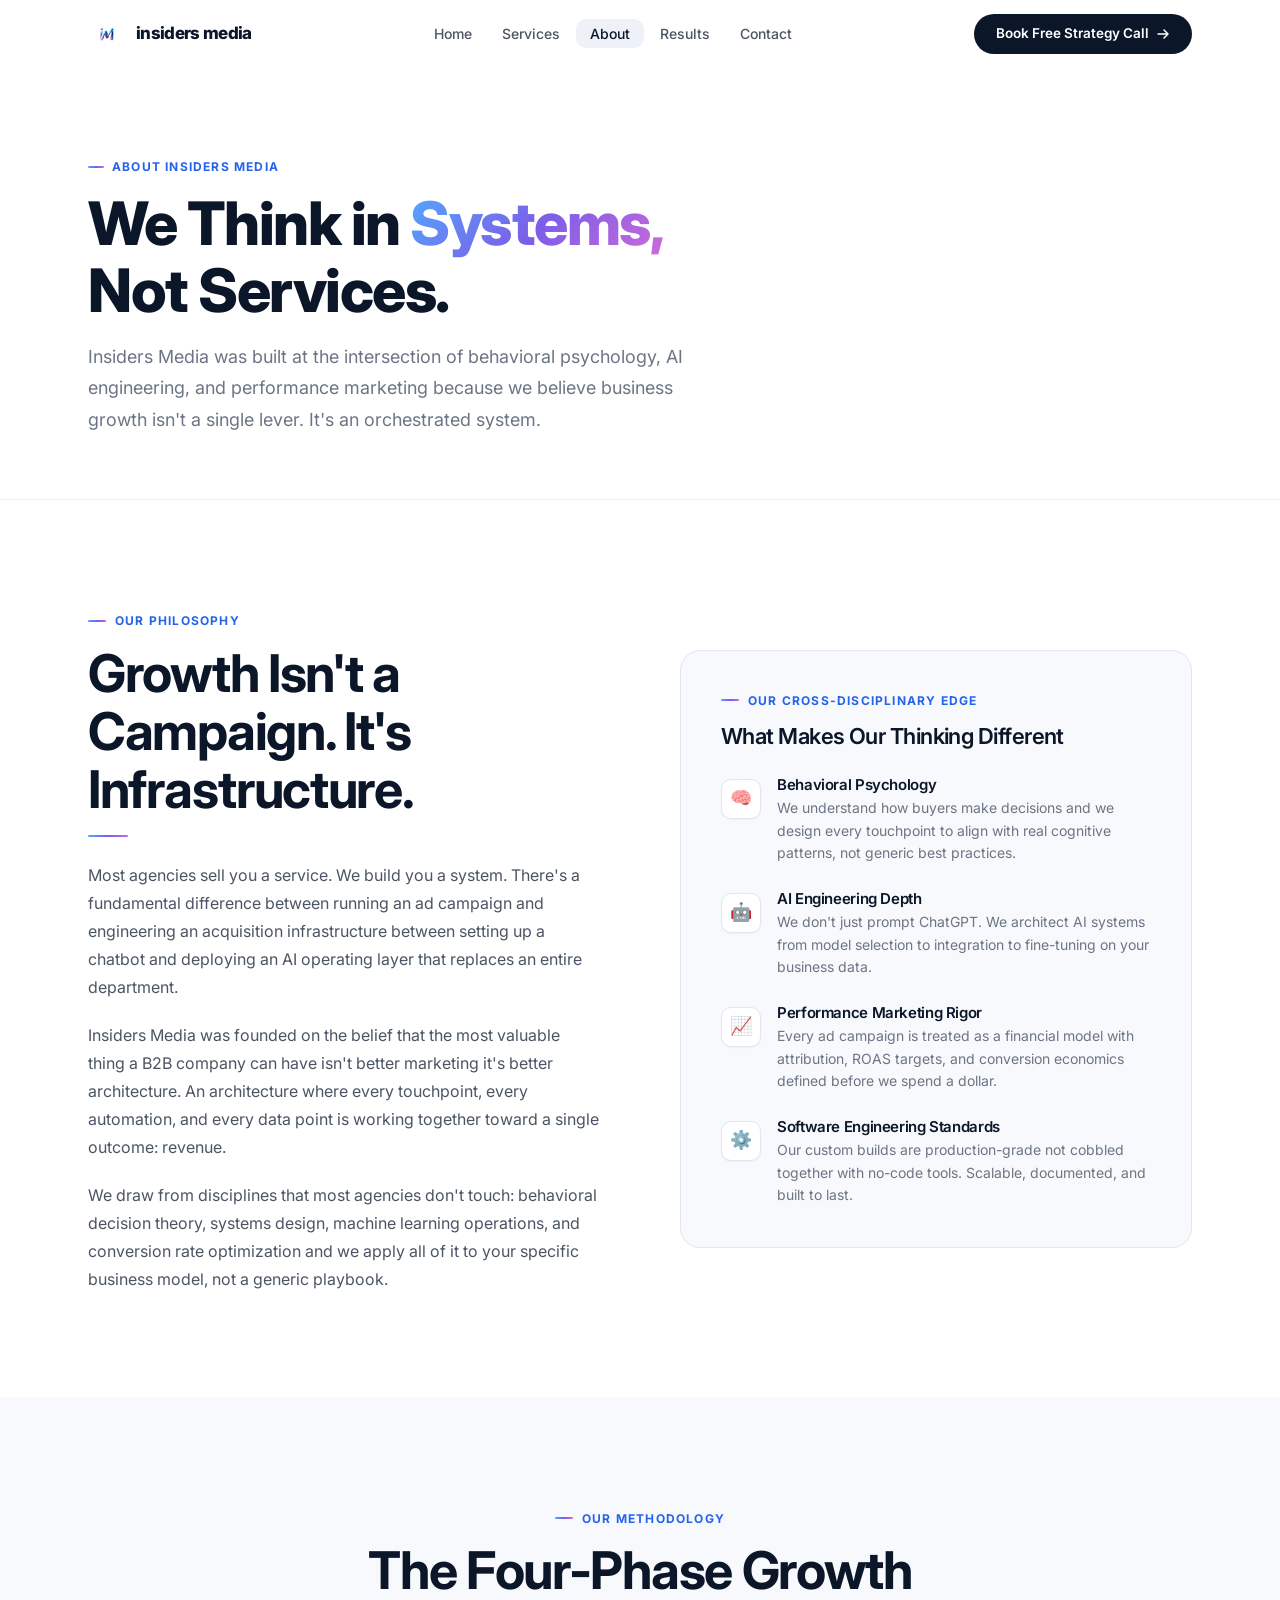
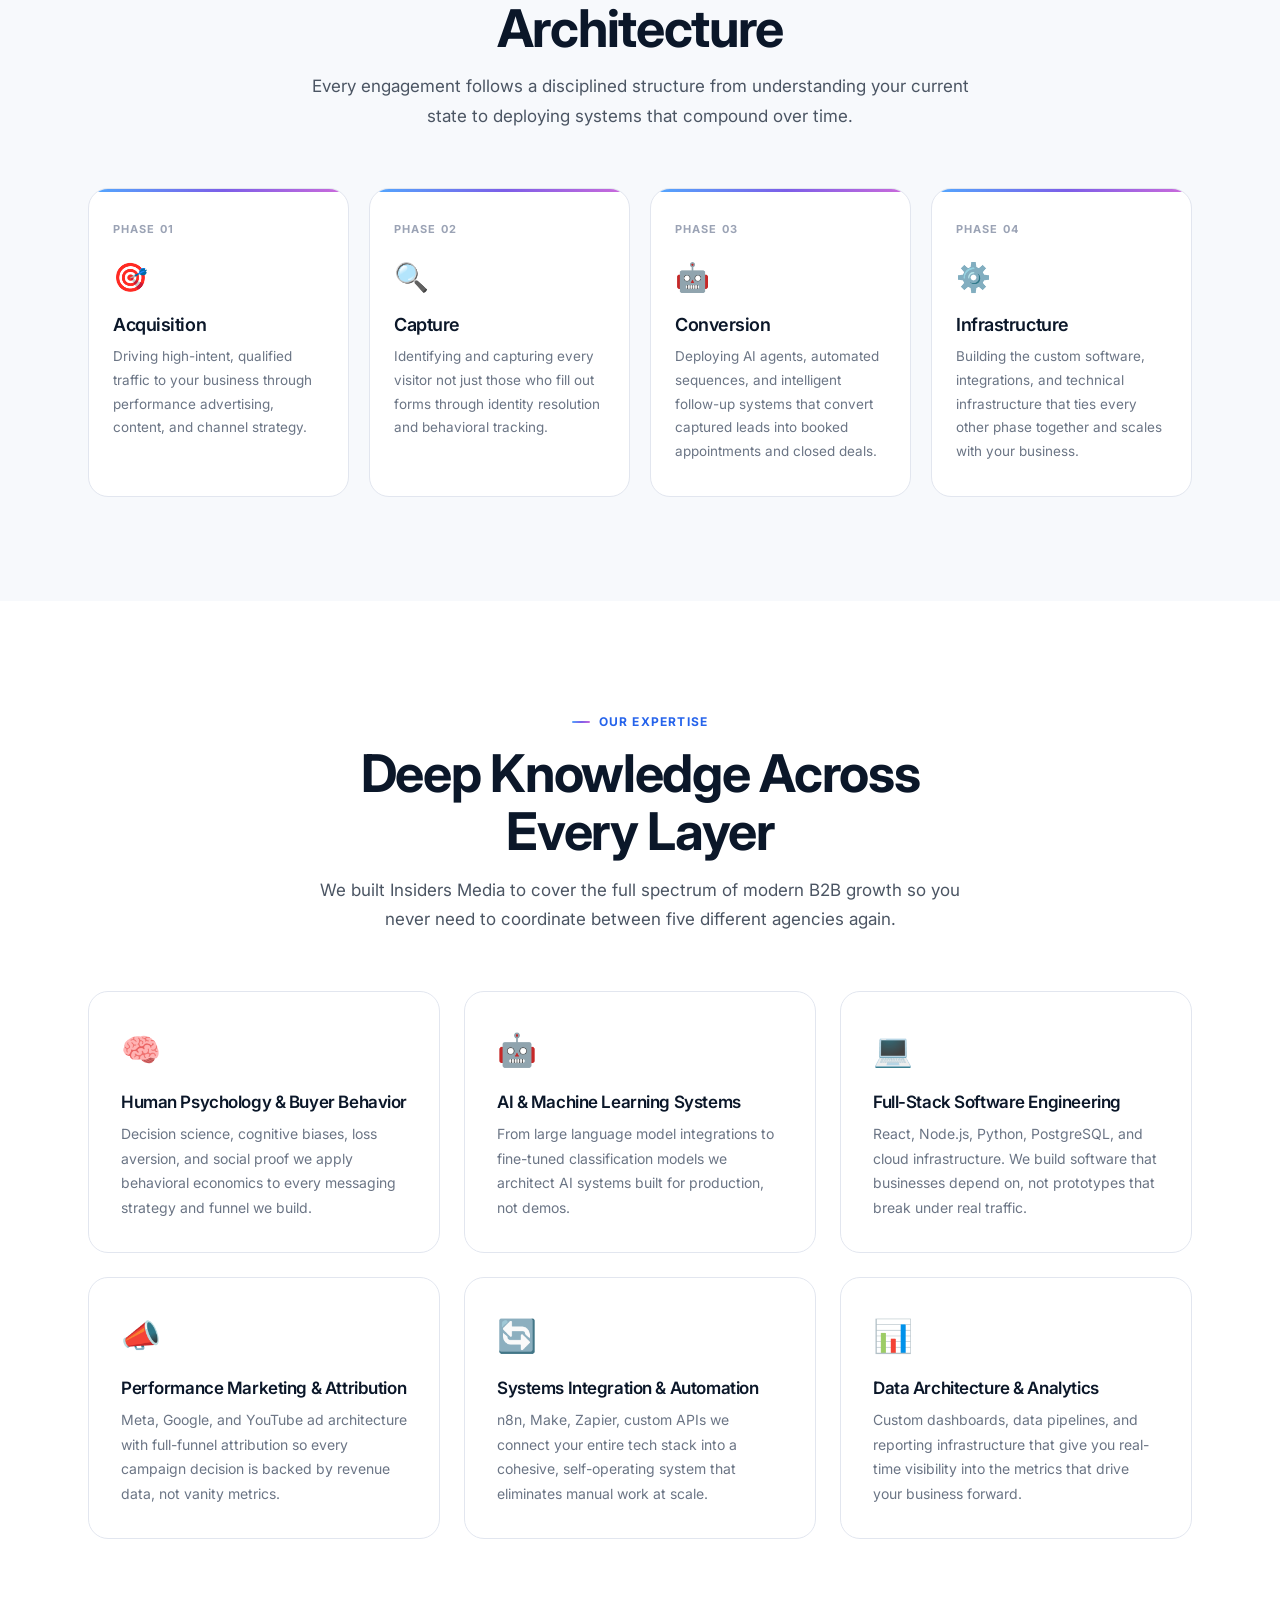
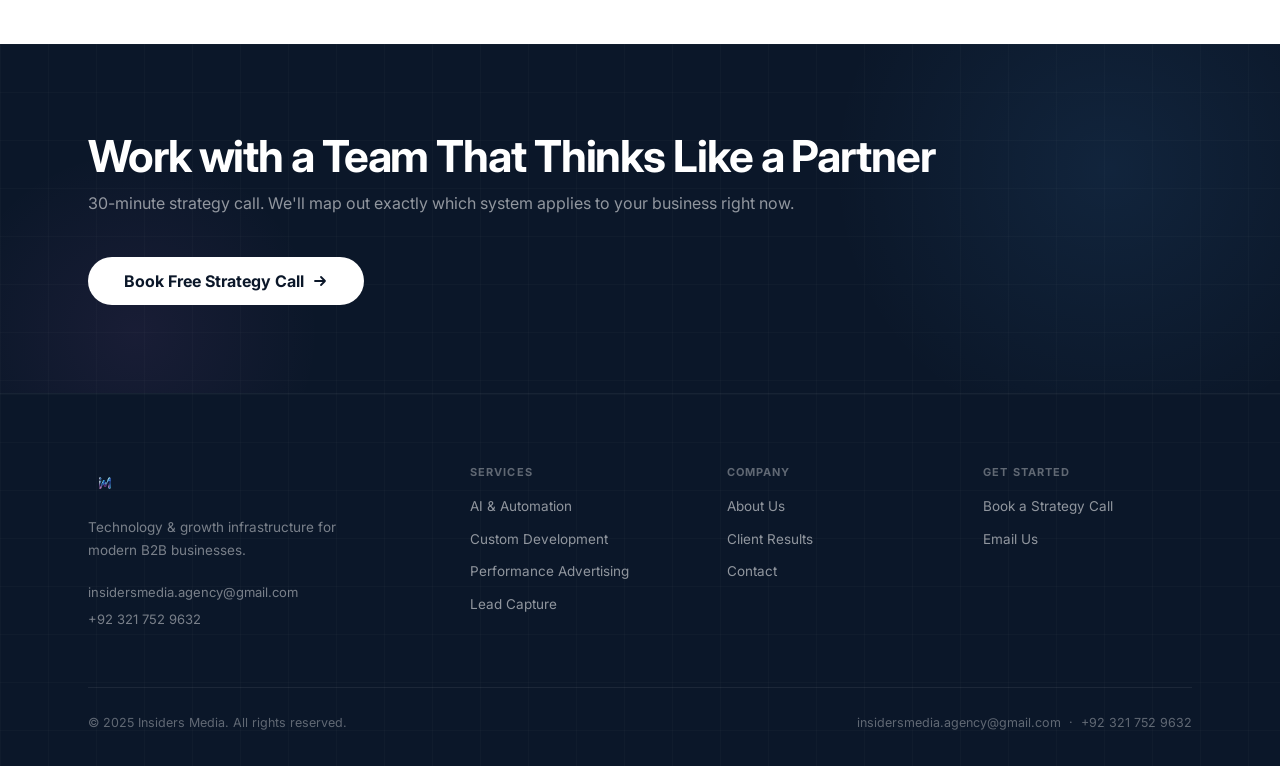
==== about.html @ ef4b0800 "Initial commit: Insiders Media website rebuild" ====
﻿<!DOCTYPE html>
<html lang="en">
<head>
  <meta charset="UTF-8" />
  <meta name="viewport" content="width=device-width, initial-scale=1.0" />
  <meta name="description" content="Learn how Insiders Media combines behavioral psychology, AI engineering, and performance marketing to build growth systems for B2B companies." />
  <title>About Insiders Media</title>
  <link rel="icon" href="assets/logo-icon.png" type="image/png" />
  <link rel="stylesheet" href="css/style.css" />
</head>
<body>

<nav class="nav" id="main-nav" role="navigation" aria-label="Main navigation">
  <div class="nav__inner">
    <a href="index.html" class="nav__logo" aria-label="Insiders Media Home">
      <img src="assets/logo-icon.png" alt="Insiders Media logo" />
      <span class="nav__logo-text">insiders media</span>
    </a>
    <ul class="nav__links" role="list">
      <li><a href="index.html">Home</a></li>
      <li><a href="services.html">Services</a></li>
      <li><a href="about.html">About</a></li>
      <li><a href="results.html">Results</a></li>
      <li><a href="contact.html">Contact</a></li>
    </ul>
    <a href="contact.html" class="nav__cta desktop-cta">
      <span>Book Free Strategy Call</span>
      <svg class="arrow" width="14" height="14" viewBox="0 0 14 14" fill="none"><path d="M2 7h10M8 3l4 4-4 4" stroke="currentColor" stroke-width="1.5" stroke-linecap="round" stroke-linejoin="round"/></svg>
    </a>
    <button class="nav__hamburger" id="hamburger" aria-label="Toggle navigation" aria-expanded="false">
      <span></span><span></span><span></span>
    </button>
  </div>
  <div class="nav__mobile" id="mobile-menu">
    <a href="index.html">Home</a>
    <a href="services.html">Services</a>
    <a href="about.html">About</a>
    <a href="results.html">Results</a>
    <a href="contact.html">Contact</a>
    <a href="contact.html" class="nav__cta">Book Free Strategy Call</a>
  </div>
</nav>

<!-- PAGE HERO -->
<section class="page-hero" aria-labelledby="about-heading">
  <div class="container">
    <div class="page-hero__label">About Insiders Media</div>
    <h1 id="about-heading" class="fade-up">We Think in <span class="gradient-text">Systems,</span><br>Not Services.</h1>
    <p class="fade-up delay-1">Insiders Media was built at the intersection of behavioral psychology, AI engineering, and performance marketing because we believe business growth isn't a single lever. It's an orchestrated system.</p>
  </div>
</section>

<!-- ABOUT INTRO -->
<section class="section" aria-labelledby="philosophy-heading">
  <div class="container">
    <div class="about-intro">
      <div class="fade-up">
        <span class="section-label">Our Philosophy</span>
        <h2 id="philosophy-heading">Growth Isn't a Campaign. It's Infrastructure.</h2>
        <div class="gradient-rule"></div>
        <p style="margin-bottom: 20px;">Most agencies sell you a service. We build you a system. There's a fundamental difference between running an ad campaign and engineering an acquisition infrastructure between setting up a chatbot and deploying an AI operating layer that replaces an entire department.</p>
        <p style="margin-bottom: 20px;">Insiders Media was founded on the belief that the most valuable thing a B2B company can have isn't better marketing it's better architecture. An architecture where every touchpoint, every automation, and every data point is working together toward a single outcome: revenue.</p>
        <p>We draw from disciplines that most agencies don't touch: behavioral decision theory, systems design, machine learning operations, and conversion rate optimization and we apply all of it to your specific business model, not a generic playbook.</p>
      </div>
      <div class="fade-up delay-2">
        <div style="background: var(--gray-50); border: 1px solid var(--gray-200); border-radius: var(--r-xl); padding: 40px; height: 100%; display: flex; flex-direction: column; justify-content: center;">
          <span class="section-label">Our Cross-Disciplinary Edge</span>
          <h3 style="margin-bottom: 28px; font-size: 22px;">What Makes Our Thinking Different</h3>
          <div class="why-item">
            <div class="why-item__icon">🧠</div>
            <div>
              <h4>Behavioral Psychology</h4>
              <p>We understand how buyers make decisions and we design every touchpoint to align with real cognitive patterns, not generic best practices.</p>
            </div>
          </div>
          <div class="why-item">
            <div class="why-item__icon">🤖</div>
            <div>
              <h4>AI Engineering Depth</h4>
              <p>We don't just prompt ChatGPT. We architect AI systems from model selection to integration to fine-tuning on your business data.</p>
            </div>
          </div>
          <div class="why-item">
            <div class="why-item__icon">📈</div>
            <div>
              <h4>Performance Marketing Rigor</h4>
              <p>Every ad campaign is treated as a financial model with attribution, ROAS targets, and conversion economics defined before we spend a dollar.</p>
            </div>
          </div>
          <div class="why-item" style="margin-bottom: 0;">
            <div class="why-item__icon">⚙️</div>
            <div>
              <h4>Software Engineering Standards</h4>
              <p>Our custom builds are production-grade not cobbled together with no-code tools. Scalable, documented, and built to last.</p>
            </div>
          </div>
        </div>
      </div>
    </div>
  </div>
</section>

<!-- METHODOLOGY -->
<section class="section section--alt" aria-labelledby="method-heading">
  <div class="container">
    <div class="section-header fade-up">
      <span class="section-label">Our Methodology</span>
      <h2 id="method-heading">The Four-Phase Growth Architecture</h2>
      <p>Every engagement follows a disciplined structure from understanding your current state to deploying systems that compound over time.</p>
    </div>

    <div style="display: grid; grid-template-columns: repeat(4, 1fr); gap: 20px; margin-top: 12px;">
      <div class="fade-up delay-1" style="background: white; border: 1px solid var(--gray-200); border-radius: var(--r-xl); padding: 32px 24px; position: relative; overflow: hidden;">
        <div style="position: absolute; top: 0; left: 0; right: 0; height: 3px; background: var(--ag);"></div>
        <div style="font-size: 11px; font-weight: 700; letter-spacing: 0.1em; text-transform: uppercase; color: var(--gray-400); margin-bottom: 16px;">Phase 01</div>
        <div style="font-size: 28px; margin-bottom: 16px;">🎯</div>
        <h3 style="font-size: 18px; margin-bottom: 10px;">Acquisition</h3>
        <p style="font-size: 13.5px; color: var(--gray-500);">Driving high-intent, qualified traffic to your business through performance advertising, content, and channel strategy.</p>
      </div>
      <div class="fade-up delay-2" style="background: white; border: 1px solid var(--gray-200); border-radius: var(--r-xl); padding: 32px 24px; position: relative; overflow: hidden;">
        <div style="position: absolute; top: 0; left: 0; right: 0; height: 3px; background: var(--ag);"></div>
        <div style="font-size: 11px; font-weight: 700; letter-spacing: 0.1em; text-transform: uppercase; color: var(--gray-400); margin-bottom: 16px;">Phase 02</div>
        <div style="font-size: 28px; margin-bottom: 16px;">🔍</div>
        <h3 style="font-size: 18px; margin-bottom: 10px;">Capture</h3>
        <p style="font-size: 13.5px; color: var(--gray-500);">Identifying and capturing every visitor not just those who fill out forms through identity resolution and behavioral tracking.</p>
      </div>
      <div class="fade-up delay-3" style="background: white; border: 1px solid var(--gray-200); border-radius: var(--r-xl); padding: 32px 24px; position: relative; overflow: hidden;">
        <div style="position: absolute; top: 0; left: 0; right: 0; height: 3px; background: var(--ag);"></div>
        <div style="font-size: 11px; font-weight: 700; letter-spacing: 0.1em; text-transform: uppercase; color: var(--gray-400); margin-bottom: 16px;">Phase 03</div>
        <div style="font-size: 28px; margin-bottom: 16px;">🤖</div>
        <h3 style="font-size: 18px; margin-bottom: 10px;">Conversion</h3>
        <p style="font-size: 13.5px; color: var(--gray-500);">Deploying AI agents, automated sequences, and intelligent follow-up systems that convert captured leads into booked appointments and closed deals.</p>
      </div>
      <div class="fade-up delay-4" style="background: white; border: 1px solid var(--gray-200); border-radius: var(--r-xl); padding: 32px 24px; position: relative; overflow: hidden;">
        <div style="position: absolute; top: 0; left: 0; right: 0; height: 3px; background: var(--ag);"></div>
        <div style="font-size: 11px; font-weight: 700; letter-spacing: 0.1em; text-transform: uppercase; color: var(--gray-400); margin-bottom: 16px;">Phase 04</div>
        <div style="font-size: 28px; margin-bottom: 16px;">⚙️</div>
        <h3 style="font-size: 18px; margin-bottom: 10px;">Infrastructure</h3>
        <p style="font-size: 13.5px; color: var(--gray-500);">Building the custom software, integrations, and technical infrastructure that ties every other phase together and scales with your business.</p>
      </div>
    </div>
  </div>
</section>

<!-- EXPERTISE GRID -->
<section class="section" aria-labelledby="expertise-heading">
  <div class="container">
    <div class="section-header fade-up">
      <span class="section-label">Our Expertise</span>
      <h2 id="expertise-heading">Deep Knowledge Across Every Layer</h2>
      <p>We built Insiders Media to cover the full spectrum of modern B2B growth so you never need to coordinate between five different agencies again.</p>
    </div>

    <div class="expertise-grid fade-up delay-1">
      <div class="expertise-card">
        <div class="expertise-card__icon">🧠</div>
        <h3>Human Psychology &amp; Buyer Behavior</h3>
        <p>Decision science, cognitive biases, loss aversion, and social proof we apply behavioral economics to every messaging strategy and funnel we build.</p>
      </div>
      <div class="expertise-card">
        <div class="expertise-card__icon">🤖</div>
        <h3>AI &amp; Machine Learning Systems</h3>
        <p>From large language model integrations to fine-tuned classification models we architect AI systems built for production, not demos.</p>
      </div>
      <div class="expertise-card">
        <div class="expertise-card__icon">💻</div>
        <h3>Full-Stack Software Engineering</h3>
        <p>React, Node.js, Python, PostgreSQL, and cloud infrastructure. We build software that businesses depend on, not prototypes that break under real traffic.</p>
      </div>
      <div class="expertise-card">
        <div class="expertise-card__icon">📣</div>
        <h3>Performance Marketing &amp; Attribution</h3>
        <p>Meta, Google, and YouTube ad architecture with full-funnel attribution so every campaign decision is backed by revenue data, not vanity metrics.</p>
      </div>
      <div class="expertise-card">
        <div class="expertise-card__icon">🔄</div>
        <h3>Systems Integration &amp; Automation</h3>
        <p>n8n, Make, Zapier, custom APIs we connect your entire tech stack into a cohesive, self-operating system that eliminates manual work at scale.</p>
      </div>
      <div class="expertise-card">
        <div class="expertise-card__icon">📊</div>
        <h3>Data Architecture &amp; Analytics</h3>
        <p>Custom dashboards, data pipelines, and reporting infrastructure that give you real-time visibility into the metrics that drive your business forward.</p>
      </div>
    </div>
  </div>
</section>

<!-- CTA BANNER -->
<section class="cta-banner section">
  <div class="container">
    <div class="cta-banner__inner">
      <div class="cta-banner__text fade-up">
        <h2>Work with a Team That Thinks Like a Partner</h2>
        <p>30-minute strategy call. We'll map out exactly which system applies to your business right now.</p>
      </div>
      <div class="cta-banner__actions fade-up delay-2">
        <a href="https://calendly.com/madilnazir132/30min" target="_blank" rel="noopener" class="btn btn--white btn--lg" id="about-cta-btn">
          <span>Book Free Strategy Call</span>
          <svg class="arrow" width="16" height="16" viewBox="0 0 16 16" fill="none"><path d="M3 8h10M9 4l4 4-4 4" stroke="currentColor" stroke-width="1.8" stroke-linecap="round" stroke-linejoin="round"/></svg>
        </a>
      </div>
    </div>
  </div>
</section>

<footer class="footer" role="contentinfo">
  <div class="container">
    <div class="footer__grid">
      <div class="footer__brand">
        <img src="assets/logo-icon.png" alt="Insiders Media" />
        <p>Technology &amp; growth infrastructure for modern B2B businesses.</p>
        <div class="footer__brand-contact">
          <a href="mailto:insidersmedia.agency@gmail.com">insidersmedia.agency@gmail.com</a>
          <a href="tel:+923217529632">+92 321 752 9632</a>
        </div>
      </div>
      <div class="footer__col">
        <h5>Services</h5>
        <a href="services.html#ai-automation">AI &amp; Automation</a>
        <a href="services.html#development">Custom Development</a>
        <a href="services.html#advertising">Performance Advertising</a>
        <a href="services.html#lead-capture">Lead Capture</a>
      </div>
      <div class="footer__col">
        <h5>Company</h5>
        <a href="about.html">About Us</a>
        <a href="results.html">Client Results</a>
        <a href="contact.html">Contact</a>
      </div>
      <div class="footer__col">
        <h5>Get Started</h5>
        <a href="https://calendly.com/madilnazir132/30min" target="_blank" rel="noopener">Book a Strategy Call</a>
        <a href="mailto:insidersmedia.agency@gmail.com">Email Us</a>
      </div>
    </div>
    <div class="footer__bottom">
      <p>&copy; 2025 Insiders Media. All rights reserved.</p>
      <p>insidersmedia.agency@gmail.com &nbsp;·&nbsp; +92 321 752 9632</p>
    </div>
  </div>
</footer>

<script src="js/main.js"></script>
</body>
</html>
---- css/style.css ----
/* ============================================================
   INSIDERS MEDIA — MASTER STYLESHEET
   Premium B2B Technology & Growth Agency
   Design: Clean white, navy, logo-gradient accents
   ============================================================ */

@import url('https://fonts.googleapis.com/css2?family=Inter:wght@300;400;500;600;700;800;900&display=swap');

/* ============================================================
   DESIGN TOKENS
   ============================================================ */
:root {
  /* Base */
  --white: #FFFFFF;
  --off-white: #FAFBFD;
  --gray-50: #F7F9FC;
  --gray-100: #EEF1F7;
  --gray-200: #E2E6EF;
  --gray-300: #CBD0DD;
  --gray-400: #9BA3B5;
  --gray-500: #6B7585;
  --gray-600: #4B5563;
  --gray-700: #374151;
  --gray-800: #1E2535;

  /* Brand Navy */
  --navy: #0B1729;
  --navy-mid: #102040;
  --navy-soft: #1C3260;

  /* Brand Blue */
  --blue: #1E40AF;
  --blue-mid: #2563EB;
  --blue-light: #DBEAFE;

  /* Logo Gradient Palette (pulled from iM logo) */
  --logo-blue: #50AAFF;
  --logo-purple: #7C5EE8;
  --logo-pink: #CE6ADA;

  /* The Accent Gradient — USE SPARINGLY */
  --ag: linear-gradient(135deg, #50AAFF 0%, #7C5EE8 52%, #CE6ADA 100%);
  --ag-text: linear-gradient(135deg, #50AAFF 0%, #7C5EE8 52%, #CE6ADA 100%);

  /* Typography */
  --font: 'Inter', -apple-system, BlinkMacSystemFont, 'Segoe UI', sans-serif;

  /* Radius */
  --r-sm: 6px;
  --r-md: 10px;
  --r-lg: 16px;
  --r-xl: 20px;
  --r-2xl: 28px;
  --r-full: 9999px;

  /* Shadows */
  --sh-xs: 0 1px 2px rgba(0,0,0,0.04);
  --sh-sm: 0 1px 4px rgba(0,0,0,0.06), 0 2px 10px rgba(0,0,0,0.04);
  --sh-md: 0 4px 20px rgba(0,0,0,0.07), 0 1px 4px rgba(0,0,0,0.04);
  --sh-lg: 0 8px 36px rgba(0,0,0,0.09), 0 2px 8px rgba(0,0,0,0.04);
  --sh-xl: 0 20px 60px rgba(0,0,0,0.12), 0 4px 16px rgba(0,0,0,0.06);

  /* Transitions */
  --ease: cubic-bezier(0.4, 0, 0.2, 1);
  --tf: 0.15s cubic-bezier(0.4, 0, 0.2, 1);
  --tm: 0.25s cubic-bezier(0.4, 0, 0.2, 1);
  --ts: 0.4s cubic-bezier(0.4, 0, 0.2, 1);

  /* Layout */
  --max-w: 1200px;
  --pad: 0 clamp(20px, 5vw, 48px);
}

/* ============================================================
   RESET
   ============================================================ */
*, *::before, *::after { box-sizing: border-box; margin: 0; padding: 0; }
html { scroll-behavior: smooth; font-size: 16px; -webkit-text-size-adjust: 100%; }
body {
  font-family: var(--font);
  color: var(--gray-700);
  background: var(--white);
  -webkit-font-smoothing: antialiased;
  -moz-osx-font-smoothing: grayscale;
  overflow-x: hidden;
  line-height: 1.6;
}
img, svg { max-width: 100%; display: block; }
a { color: inherit; text-decoration: none; }
button { cursor: pointer; font-family: var(--font); border: none; background: none; }
ul, ol { list-style: none; }
input, textarea { font-family: var(--font); }

/* ============================================================
   TYPOGRAPHY
   ============================================================ */
h1, h2, h3, h4, h5, h6 {
  color: var(--navy);
  line-height: 1.12;
  letter-spacing: -0.025em;
  font-weight: 700;
}
h1 { font-size: clamp(40px, 6vw, 74px); font-weight: 800; }
h2 { font-size: clamp(30px, 4.5vw, 52px); }
h3 { font-size: clamp(20px, 3vw, 28px); font-weight: 600; }
h4 { font-size: 17px; font-weight: 600; }
p  { color: var(--gray-600); line-height: 1.75; }
.lead { font-size: clamp(16px, 2vw, 19px); color: var(--gray-500); line-height: 1.7; }

.gradient-text {
  background: var(--ag-text);
  -webkit-background-clip: text;
  -webkit-text-fill-color: transparent;
  background-clip: text;
}

/* ============================================================
   LAYOUT UTILITIES
   ============================================================ */
.container {
  max-width: var(--max-w);
  margin: 0 auto;
  padding: var(--pad);
}

.section         { padding: clamp(64px, 10vw, 104px) 0; }
.section--sm     { padding: clamp(40px, 6vw, 64px) 0; }
.section--alt    { background: var(--gray-50); }
.section--navy   { background: var(--navy); }

.section-header  { text-align: center; max-width: 680px; margin: 0 auto 56px; }
.section-header p { margin-top: 14px; font-size: 17px; }

.section-label {
  display: inline-flex;
  align-items: center;
  gap: 9px;
  font-size: 12px;
  font-weight: 700;
  letter-spacing: 0.1em;
  text-transform: uppercase;
  color: var(--blue-mid);
  margin-bottom: 14px;
}
.section-label::before {
  content: '';
  display: block;
  width: 18px;
  height: 2px;
  background: var(--ag);
  border-radius: 2px;
  flex-shrink: 0;
}

.gradient-rule { width: 40px; height: 2px; background: var(--ag); border-radius: 2px; margin: 16px 0 24px; }
.gradient-rule--center { margin: 16px auto 24px; }

.grid-2 { display: grid; grid-template-columns: repeat(2, 1fr); gap: 28px; }
.grid-3 { display: grid; grid-template-columns: repeat(3, 1fr); gap: 24px; }
.grid-4 { display: grid; grid-template-columns: repeat(4, 1fr); gap: 20px; }

@media (max-width: 1024px) {
  .grid-4 { grid-template-columns: repeat(2, 1fr); }
  .grid-3 { grid-template-columns: repeat(2, 1fr); }
}
@media (max-width: 600px) {
  .grid-4, .grid-3, .grid-2 { grid-template-columns: 1fr; }
}

/* ============================================================
   NAVIGATION
   ============================================================ */
.nav {
  position: sticky;
  top: 0;
  z-index: 1000;
  background: rgba(255,255,255,0.96);
  backdrop-filter: blur(14px);
  -webkit-backdrop-filter: blur(14px);
  border-bottom: 1px solid transparent;
  transition: border-color var(--tm), box-shadow var(--tm);
}
.nav.scrolled {
  border-bottom-color: var(--gray-200);
  box-shadow: var(--sh-sm);
}
.nav__inner {
  max-width: var(--max-w);
  margin: 0 auto;
  padding: var(--pad);
  height: 68px;
  display: flex;
  align-items: center;
  justify-content: space-between;
  gap: 24px;
}
.nav__logo {
  display: flex;
  align-items: center;
  gap: 10px;
  flex-shrink: 0;
}
.nav__logo img {
  height: 38px;
  width: auto;
}
.nav__logo-text {
  font-size: 17px;
  font-weight: 800;
  color: var(--navy);
  letter-spacing: -0.04em;
}
.nav__links {
  display: flex;
  align-items: center;
  gap: 2px;
  flex: 1;
  justify-content: center;
}
.nav__links a {
  padding: 6px 14px;
  font-size: 14px;
  font-weight: 500;
  color: var(--gray-600);
  border-radius: var(--r-md);
  transition: color var(--tf), background var(--tf);
}
.nav__links a:hover, .nav__links a.active {
  color: var(--navy);
  background: var(--gray-100);
}
.nav__cta {
  display: inline-flex;
  align-items: center;
  gap: 7px;
  padding: 9px 22px;
  background: var(--navy);
  color: white !important;
  font-size: 13.5px;
  font-weight: 600;
  border-radius: var(--r-full);
  transition: var(--tm);
  white-space: nowrap;
  position: relative;
  overflow: hidden;
  flex-shrink: 0;
}
.nav__cta::before {
  content: '';
  position: absolute;
  inset: 0;
  background: var(--ag);
  opacity: 0;
  transition: opacity var(--tm);
}
.nav__cta:hover::before { opacity: 1; }
.nav__cta:hover { transform: translateY(-1px); box-shadow: 0 6px 20px rgba(11,23,41,0.22); }
.nav__cta > * { position: relative; z-index: 1; }

/* Hamburger */
.nav__hamburger {
  display: none;
  flex-direction: column;
  gap: 5px;
  padding: 6px;
  cursor: pointer;
  background: none;
  border: none;
  border-radius: var(--r-sm);
}
.nav__hamburger span {
  display: block;
  width: 22px;
  height: 2px;
  background: var(--navy);
  border-radius: 2px;
  transition: var(--tm);
}
.nav__hamburger.active span:nth-child(1) { transform: translateY(7px) rotate(45deg); }
.nav__hamburger.active span:nth-child(2) { opacity: 0; transform: scaleX(0); }
.nav__hamburger.active span:nth-child(3) { transform: translateY(-7px) rotate(-45deg); }

/* Mobile Drawer */
.nav__mobile {
  display: none;
  flex-direction: column;
  background: white;
  border-top: 1px solid var(--gray-100);
  padding-bottom: 16px;
}
.nav__mobile.open { display: flex; }
.nav__mobile a {
  display: block;
  padding: 12px clamp(20px, 5vw, 48px);
  font-size: 15px;
  font-weight: 500;
  color: var(--gray-700);
  transition: background var(--tf);
}
.nav__mobile a:hover { background: var(--gray-50); color: var(--navy); }
.nav__mobile .nav__cta {
  margin: 12px clamp(20px, 5vw, 48px) 0;
  border-radius: var(--r-md);
  justify-content: center;
}

@media (max-width: 820px) {
  .nav__links { display: none; }
  .nav__cta.desktop-cta { display: none; }
  .nav__hamburger { display: flex; }
}

/* ============================================================
   BUTTONS
   ============================================================ */
.btn {
  display: inline-flex;
  align-items: center;
  gap: 8px;
  padding: 13px 28px;
  font-size: 15px;
  font-weight: 600;
  border-radius: var(--r-full);
  transition: var(--tm);
  cursor: pointer;
  text-decoration: none;
  border: none;
  white-space: nowrap;
  position: relative;
  overflow: hidden;
  line-height: 1;
}
.btn > span, .btn > svg { position: relative; z-index: 1; }

.btn--primary {
  background: var(--navy);
  color: white;
}
.btn--primary::before {
  content: '';
  position: absolute;
  inset: 0;
  background: var(--ag);
  opacity: 0;
  transition: opacity var(--tm);
}
.btn--primary:hover::before { opacity: 1; }
.btn--primary:hover { transform: translateY(-2px); box-shadow: 0 10px 30px rgba(11,23,41,0.22); }

.btn--outline {
  background: transparent;
  color: var(--navy);
  border: 1.5px solid var(--gray-300);
}
.btn--outline:hover {
  border-color: var(--navy);
  background: var(--gray-50);
  transform: translateY(-1px);
}

.btn--white {
  background: white;
  color: var(--navy);
  font-weight: 700;
}
.btn--white:hover { background: var(--gray-100); transform: translateY(-1px); }

.btn--ghost {
  background: rgba(255,255,255,0.1);
  color: white;
  border: 1px solid rgba(255,255,255,0.2);
}
.btn--ghost:hover { background: rgba(255,255,255,0.18); transform: translateY(-1px); }

.btn--lg { padding: 16px 36px; font-size: 16px; }
.btn--sm { padding: 8px 18px; font-size: 13px; }

.btn .arrow { transition: transform var(--tf); }
.btn:hover .arrow { transform: translateX(4px); }

/* ============================================================
   HERO
   ============================================================ */
.hero {
  padding: clamp(80px, 14vh, 150px) 0 clamp(64px, 10vh, 110px);
  background: var(--white);
  position: relative;
  overflow: hidden;
}
.hero::before {
  content: '';
  position: absolute;
  top: -20%;
  right: -15%;
  width: 700px;
  height: 700px;
  background: radial-gradient(circle, rgba(80,170,255,0.055) 0%, transparent 65%);
  pointer-events: none;
}
.hero::after {
  content: '';
  position: absolute;
  bottom: -10%;
  left: -10%;
  width: 500px;
  height: 500px;
  background: radial-gradient(circle, rgba(206,106,218,0.045) 0%, transparent 65%);
  pointer-events: none;
}
.hero__inner { position: relative; z-index: 1; max-width: 880px; }

.hero__badge {
  display: inline-flex;
  align-items: center;
  gap: 9px;
  padding: 7px 16px;
  background: var(--gray-50);
  border: 1px solid var(--gray-200);
  border-radius: var(--r-full);
  font-size: 13px;
  font-weight: 500;
  color: var(--gray-600);
  margin-bottom: 28px;
}
.hero__badge-dot {
  width: 7px;
  height: 7px;
  border-radius: 50%;
  background: var(--ag);
  flex-shrink: 0;
}

.hero h1 {
  font-size: clamp(42px, 6.5vw, 80px);
  font-weight: 800;
  letter-spacing: -0.035em;
  color: var(--navy);
  line-height: 1.06;
  margin-bottom: 24px;
}

.hero__desc {
  font-size: clamp(17px, 2vw, 20px);
  color: var(--gray-500);
  line-height: 1.72;
  max-width: 580px;
  margin-bottom: 40px;
}

.hero__actions {
  display: flex;
  flex-wrap: wrap;
  gap: 12px;
  align-items: center;
  margin-bottom: 64px;
}

.hero__trust {
  display: flex;
  align-items: center;
  gap: 16px;
  flex-wrap: wrap;
  padding-top: 32px;
  border-top: 1px solid var(--gray-100);
}
.hero__trust-label {
  font-size: 12px;
  font-weight: 600;
  letter-spacing: 0.06em;
  text-transform: uppercase;
  color: var(--gray-400);
}
.hero__trust-items {
  display: flex;
  gap: 8px;
  flex-wrap: wrap;
}
.trust-tag {
  display: inline-flex;
  align-items: center;
  gap: 6px;
  padding: 5px 12px;
  background: var(--gray-50);
  border: 1px solid var(--gray-200);
  border-radius: var(--r-full);
  font-size: 12px;
  font-weight: 500;
  color: var(--gray-600);
}
.trust-tag-dot { width: 5px; height: 5px; border-radius: 50%; background: var(--gray-300); }

/* ============================================================
   PILLAR CARDS
   ============================================================ */
.pillar-grid {
  display: grid;
  grid-template-columns: repeat(4, 1fr);
  gap: 20px;
}
@media (max-width: 1100px) { .pillar-grid { grid-template-columns: repeat(2, 1fr); } }
@media (max-width: 560px)  { .pillar-grid { grid-template-columns: 1fr; } }

.pillar-card {
  background: var(--white);
  border: 1px solid var(--gray-200);
  border-radius: var(--r-xl);
  padding: 32px 28px;
  transition: var(--tm);
  position: relative;
  overflow: hidden;
  display: flex;
  flex-direction: column;
  cursor: default;
}
.pillar-card::before {
  content: '';
  position: absolute;
  top: 0; left: 0; right: 0;
  height: 3px;
  background: var(--ag);
  opacity: 0;
  transition: opacity var(--tm);
}
.pillar-card:hover {
  border-color: var(--gray-300);
  box-shadow: var(--sh-lg);
  transform: translateY(-5px);
}
.pillar-card:hover::before { opacity: 1; }

.pillar-card__num {
  font-size: 11px;
  font-weight: 700;
  letter-spacing: 0.12em;
  text-transform: uppercase;
  color: var(--gray-400);
  margin-bottom: 18px;
}
.pillar-card__icon {
  width: 46px;
  height: 46px;
  background: var(--gray-50);
  border: 1px solid var(--gray-200);
  border-radius: var(--r-md);
  display: flex;
  align-items: center;
  justify-content: center;
  font-size: 22px;
  margin-bottom: 20px;
  transition: var(--tm);
}
.pillar-card:hover .pillar-card__icon {
  background: var(--navy);
  border-color: var(--navy);
}

.pillar-card h3 {
  font-size: 18px;
  font-weight: 700;
  color: var(--navy);
  margin-bottom: 10px;
  line-height: 1.3;
}
.pillar-card p {
  font-size: 14px;
  color: var(--gray-500);
  line-height: 1.65;
  flex-grow: 1;
}
.pillar-card__tags {
  display: flex;
  flex-wrap: wrap;
  gap: 5px;
  margin-top: 18px;
}
.tag {
  display: inline-block;
  padding: 3px 9px;
  background: var(--gray-100);
  color: var(--gray-600);
  font-size: 11.5px;
  font-weight: 500;
  border-radius: var(--r-full);
}

.pillar-card__link {
  display: inline-flex;
  align-items: center;
  gap: 6px;
  margin-top: 22px;
  font-size: 13.5px;
  font-weight: 600;
  color: var(--navy);
  transition: gap var(--tf);
}
.pillar-card__link:hover { gap: 10px; }

/* ============================================================
   WHY US / DIFFERENTIATORS
   ============================================================ */
.why-grid {
  display: grid;
  grid-template-columns: 1fr 1fr;
  gap: 72px;
  align-items: center;
}
@media (max-width: 900px) { .why-grid { grid-template-columns: 1fr; gap: 48px; } }

.why-text h2 { margin-bottom: 16px; }
.why-text > p { margin-bottom: 36px; font-size: 17px; }

.why-item {
  display: flex;
  gap: 16px;
  margin-bottom: 26px;
}
.why-item:last-child { margin-bottom: 0; }
.why-item__icon {
  flex-shrink: 0;
  width: 40px;
  height: 40px;
  background: var(--white);
  border: 1px solid var(--gray-200);
  border-radius: var(--r-md);
  display: flex;
  align-items: center;
  justify-content: center;
  font-size: 18px;
  box-shadow: var(--sh-xs);
  margin-top: 2px;
}
.why-item h4 { font-size: 15px; color: var(--navy); margin-bottom: 4px; }
.why-item p { font-size: 14px; color: var(--gray-500); line-height: 1.6; }

.stats-quad {
  display: grid;
  grid-template-columns: 1fr 1fr;
  gap: 16px;
}
.stat-box {
  background: var(--white);
  border: 1px solid var(--gray-200);
  border-radius: var(--r-lg);
  padding: 28px 20px;
  text-align: center;
  box-shadow: var(--sh-xs);
  transition: var(--tm);
}
.stat-box:hover { box-shadow: var(--sh-md); transform: translateY(-2px); }
.stat-box__num {
  font-size: 38px;
  font-weight: 800;
  letter-spacing: -0.03em;
  background: var(--ag);
  -webkit-background-clip: text;
  -webkit-text-fill-color: transparent;
  background-clip: text;
  line-height: 1;
  margin-bottom: 6px;
}
.stat-box__label {
  font-size: 12.5px;
  font-weight: 500;
  color: var(--gray-500);
  line-height: 1.4;
}

/* ============================================================
   INDUSTRIES GRID
   ============================================================ */
.industries-wrap {
  display: flex;
  flex-wrap: wrap;
  gap: 10px;
  justify-content: center;
  margin-top: 40px;
}
.industry-pill {
  display: inline-flex;
  align-items: center;
  gap: 8px;
  padding: 10px 20px;
  background: var(--white);
  border: 1px solid var(--gray-200);
  border-radius: var(--r-full);
  font-size: 14px;
  font-weight: 500;
  color: var(--gray-700);
  transition: var(--tf);
  box-shadow: var(--sh-xs);
}
.industry-pill:hover {
  background: var(--navy);
  color: white;
  border-color: var(--navy);
  transform: translateY(-2px);
  box-shadow: var(--sh-sm);
}
.industry-pill-icon { font-size: 16px; }

/* ============================================================
   TECH TICKER
   ============================================================ */
.ticker-section {
  overflow: hidden;
  border-top: 1px solid var(--gray-100);
  border-bottom: 1px solid var(--gray-100);
  background: var(--gray-50);
  padding: 36px 0;
}
.ticker-label {
  text-align: center;
  font-size: 11px;
  font-weight: 700;
  letter-spacing: 0.12em;
  text-transform: uppercase;
  color: var(--gray-400);
  margin-bottom: 22px;
}
.ticker-wrapper {
  overflow: hidden;
  position: relative;
}
.ticker-wrapper::before, .ticker-wrapper::after {
  content: '';
  position: absolute;
  top: 0; bottom: 0;
  width: 80px;
  z-index: 2;
}
.ticker-wrapper::before { left: 0; background: linear-gradient(90deg, var(--gray-50), transparent); }
.ticker-wrapper::after  { right: 0; background: linear-gradient(-90deg, var(--gray-50), transparent); }

.ticker-track {
  display: flex;
  width: max-content;
  animation: ticker 32s linear infinite;
}
.ticker-track:hover { animation-play-state: paused; }
@keyframes ticker {
  from { transform: translateX(0); }
  to   { transform: translateX(-50%); }
}
.ticker-item {
  display: flex;
  align-items: center;
  gap: 10px;
  padding: 8px 32px;
  font-size: 14.5px;
  font-weight: 600;
  color: var(--gray-500);
  white-space: nowrap;
  transition: color var(--tf);
}
.ticker-item:hover { color: var(--navy); }
.ticker-item-icon { font-size: 18px; }
.ticker-sep { width: 4px; height: 4px; border-radius: 50%; background: var(--gray-300); flex-shrink: 0; }

/* ============================================================
   CTA BANNER
   ============================================================ */
.cta-banner {
  background: var(--navy);
  padding: clamp(56px, 8vw, 88px) 0;
  position: relative;
  overflow: hidden;
}
.cta-banner::before {
  content: '';
  position: absolute;
  top: -50%;
  right: -10%;
  width: 600px;
  height: 600px;
  background: radial-gradient(circle, rgba(80,170,255,0.09) 0%, transparent 65%);
  pointer-events: none;
}
.cta-banner::after {
  content: '';
  position: absolute;
  bottom: -40%;
  left: -5%;
  width: 400px;
  height: 400px;
  background: radial-gradient(circle, rgba(206,106,218,0.07) 0%, transparent 65%);
  pointer-events: none;
}
.cta-banner__inner {
  position: relative;
  z-index: 1;
  display: flex;
  align-items: center;
  justify-content: space-between;
  gap: 40px;
  flex-wrap: wrap;
}
.cta-banner__text h2 {
  font-size: clamp(26px, 4vw, 44px);
  color: white;
  margin-bottom: 8px;
}
.cta-banner__text p {
  font-size: 16px;
  color: rgba(255,255,255,0.55);
}
.cta-banner__actions { display: flex; gap: 12px; flex-wrap: wrap; align-items: center; }

/* ============================================================
   FOOTER
   ============================================================ */
.footer {
  background: var(--navy);
  padding: 72px 0 32px;
  border-top: 1px solid rgba(255,255,255,0.05);
}
.footer__grid {
  display: grid;
  grid-template-columns: 1.6fr 1fr 1fr 1fr;
  gap: 48px;
  margin-bottom: 52px;
}
.footer__brand img { height: 34px; margin-bottom: 16px; opacity: 0.85; }
.footer__brand p { font-size: 13.5px; color: rgba(255,255,255,0.45); line-height: 1.7; max-width: 280px; }
.footer__brand-contact { margin-top: 20px; }
.footer__brand-contact a {
  display: block;
  font-size: 13px;
  color: rgba(255,255,255,0.45);
  margin-bottom: 6px;
  transition: color var(--tf);
}
.footer__brand-contact a:hover { color: rgba(255,255,255,0.8); }
.footer__col h5 {
  font-size: 11px;
  font-weight: 700;
  letter-spacing: 0.1em;
  text-transform: uppercase;
  color: rgba(255,255,255,0.35);
  margin-bottom: 18px;
}
.footer__col a {
  display: block;
  font-size: 13.5px;
  color: rgba(255,255,255,0.55);
  margin-bottom: 11px;
  transition: color var(--tf);
}
.footer__col a:hover { color: rgba(255,255,255,0.9); }
.footer__bottom {
  border-top: 1px solid rgba(255,255,255,0.07);
  padding-top: 24px;
  display: flex;
  align-items: center;
  justify-content: space-between;
  flex-wrap: wrap;
  gap: 12px;
}
.footer__bottom p { font-size: 12.5px; color: rgba(255,255,255,0.35); }

@media (max-width: 1024px) { .footer__grid { grid-template-columns: 1fr 1fr; } }
@media (max-width: 560px)  {
  .footer__grid { grid-template-columns: 1fr; }
  .footer__bottom { flex-direction: column; text-align: center; }
}

/* ============================================================
   PAGE HERO (inner pages)
   ============================================================ */
.page-hero {
  padding: clamp(56px, 10vw, 88px) 0 clamp(40px, 6vw, 64px);
  background: var(--white);
  border-bottom: 1px solid var(--gray-100);
}
.page-hero__label {
  font-size: 12px;
  font-weight: 700;
  letter-spacing: 0.1em;
  text-transform: uppercase;
  color: var(--blue-mid);
  margin-bottom: 14px;
  display: flex;
  align-items: center;
  gap: 8px;
}
.page-hero__label::before {
  content: '';
  width: 16px;
  height: 2px;
  background: var(--ag);
  border-radius: 2px;
}
.page-hero h1 { font-size: clamp(34px, 5vw, 60px); margin-bottom: 16px; }
.page-hero p { font-size: 18px; color: var(--gray-500); max-width: 600px; }

/* ============================================================
   SERVICES PAGE
   ============================================================ */
.service-section {
  padding: clamp(64px, 9vw, 96px) 0;
}
.service-section:nth-child(even) { background: var(--gray-50); }

.service-header {
  display: flex;
  align-items: flex-start;
  gap: 24px;
  margin-bottom: 52px;
}
.service-num {
  flex-shrink: 0;
  width: 50px;
  height: 50px;
  border-radius: var(--r-lg);
  background: var(--ag);
  display: flex;
  align-items: center;
  justify-content: center;
  font-size: 18px;
  font-weight: 800;
  color: white;
  margin-top: 6px;
  box-shadow: var(--sh-sm);
}
.service-header-text h2 { font-size: clamp(26px, 4vw, 40px); margin-bottom: 10px; }
.service-header-text p { font-size: 17px; color: var(--gray-500); max-width: 600px; }

.service-cards-grid {
  display: grid;
  grid-template-columns: repeat(auto-fill, minmax(230px, 1fr));
  gap: 18px;
  margin-bottom: 40px;
}
.service-card {
  background: var(--white);
  border: 1px solid var(--gray-200);
  border-radius: var(--r-lg);
  padding: 26px 22px;
  transition: var(--tm);
}
.service-card:hover {
  box-shadow: var(--sh-md);
  border-color: var(--gray-300);
  transform: translateY(-3px);
}
.service-card__icon { font-size: 26px; margin-bottom: 14px; }
.service-card h4 { font-size: 15px; color: var(--navy); margin-bottom: 8px; }
.service-card p { font-size: 13.5px; color: var(--gray-500); line-height: 1.65; }

.callout-box {
  background: var(--navy);
  border-radius: var(--r-2xl);
  padding: 44px 48px;
  display: grid;
  grid-template-columns: 1fr 1fr;
  gap: 48px;
  align-items: start;
  margin-top: 40px;
}
@media (max-width: 768px) {
  .callout-box { grid-template-columns: 1fr; padding: 32px 28px; }
  .service-header { flex-direction: column; }
}
.callout-box__label {
  font-size: 11px;
  font-weight: 700;
  letter-spacing: 0.1em;
  text-transform: uppercase;
  color: rgba(255,255,255,0.4);
  margin-bottom: 14px;
}
.callout-box h3 { font-size: 22px; color: white; margin-bottom: 20px; font-weight: 600; }
.callout-list li {
  display: flex;
  gap: 10px;
  font-size: 14px;
  color: rgba(255,255,255,0.75);
  margin-bottom: 12px;
  line-height: 1.55;
}
.callout-list li::before {
  content: '→';
  color: var(--logo-blue);
  font-weight: 700;
  flex-shrink: 0;
  margin-top: 1px;
}
.callout-tags { display: flex; flex-wrap: wrap; gap: 7px; margin-top: 16px; }
.callout-tag {
  display: inline-block;
  padding: 5px 12px;
  background: rgba(255,255,255,0.08);
  border: 1px solid rgba(255,255,255,0.12);
  border-radius: var(--r-full);
  font-size: 12px;
  font-weight: 500;
  color: rgba(255,255,255,0.7);
}

/* ============================================================
   ABOUT PAGE
   ============================================================ */
.about-intro {
  display: grid;
  grid-template-columns: 1fr 1fr;
  gap: 80px;
  align-items: center;
}
@media (max-width: 900px) { .about-intro { grid-template-columns: 1fr; gap: 48px; } }

.methodology-steps { margin-top: 48px; }
.mstep {
  display: flex;
  gap: 20px;
  margin-bottom: 28px;
  position: relative;
}
.mstep:not(:last-child)::after {
  content: '';
  position: absolute;
  left: 19px;
  top: 44px;
  bottom: -6px;
  width: 2px;
  background: var(--gray-200);
}
.mstep__num {
  flex-shrink: 0;
  width: 40px;
  height: 40px;
  border-radius: 50%;
  border: 2px solid var(--gray-200);
  background: white;
  display: flex;
  align-items: center;
  justify-content: center;
  font-size: 13px;
  font-weight: 700;
  color: var(--navy);
  position: relative;
  z-index: 1;
}
.mstep.active .mstep__num { background: var(--ag); border-color: transparent; color: white; }
.mstep__content h4 { font-size: 15px; color: var(--navy); margin-bottom: 5px; }
.mstep__content p { font-size: 13.5px; color: var(--gray-500); line-height: 1.6; }

.expertise-grid {
  display: grid;
  grid-template-columns: repeat(3, 1fr);
  gap: 24px;
  margin-top: 56px;
}
@media (max-width: 900px) { .expertise-grid { grid-template-columns: 1fr; } }
.expertise-card {
  background: var(--white);
  border: 1px solid var(--gray-200);
  border-radius: var(--r-xl);
  padding: 32px;
  transition: var(--tm);
}
.expertise-card:hover { box-shadow: var(--sh-md); transform: translateY(-3px); }
.expertise-card__icon { font-size: 32px; margin-bottom: 18px; }
.expertise-card h3 { font-size: 17px; margin-bottom: 10px; }
.expertise-card p { font-size: 14px; color: var(--gray-500); }

/* ============================================================
   RESULTS / TESTIMONIALS
   ============================================================ */
.stats-banner {
  background: var(--navy);
  padding: 56px 0;
  position: relative;
  overflow: hidden;
}
.stats-banner::before {
  content: '';
  position: absolute;
  inset: 0;
  background: radial-gradient(ellipse at 20% 50%, rgba(80,170,255,0.08) 0%, transparent 60%),
              radial-gradient(ellipse at 80% 50%, rgba(206,106,218,0.07) 0%, transparent 60%);
  pointer-events: none;
}
.stats-row {
  display: grid;
  grid-template-columns: repeat(4, 1fr);
  gap: 32px;
  position: relative;
  z-index: 1;
  text-align: center;
}
@media (max-width: 768px) { .stats-row { grid-template-columns: repeat(2, 1fr); gap: 20px; } }
.stats-row__num {
  font-size: 46px;
  font-weight: 800;
  letter-spacing: -0.03em;
  background: var(--ag);
  -webkit-background-clip: text;
  -webkit-text-fill-color: transparent;
  background-clip: text;
  line-height: 1;
  margin-bottom: 8px;
}
.stats-row__label { font-size: 13px; color: rgba(255,255,255,0.5); font-weight: 500; }

/* ============================================================
   TESTIMONIAL SLIDER
   ============================================================ */
.testimonial-slider-container {
  position: relative;
  max-width: 100%;
}
.testimonial-track-wrap {
  overflow: hidden;
  margin: 0 -12px;
  padding: 12px; /* to allow shadows */
}
.testimonial-track {
  display: flex;
  transition: transform 0.6s cubic-bezier(0.25, 1, 0.5, 1);
}
.slide-card {
  flex: 0 0 calc(50% - 24px);
  margin: 0 12px;
  min-width: 320px;
}
@media (max-width: 800px) {
  .slide-card { flex: 0 0 calc(100% - 24px); }
}

.slider-controls {
  display: flex;
  gap: 12px;
  justify-content: center;
  margin-top: 40px;
}
.slider-btn {
  width: 44px;
  height: 44px;
  border-radius: 50%;
  background: var(--white);
  border: 1px solid var(--gray-200);
  display: flex;
  align-items: center;
  justify-content: center;
  color: var(--navy);
  cursor: pointer;
  transition: var(--tm);
  box-shadow: var(--sh-xs);
}
.slider-btn:hover {
  background: var(--navy);
  color: white;
  transform: translateY(-2px);
  box-shadow: var(--sh-sm);
}

.avatar-placeholder {
  width: 48px;
  height: 48px;
  border-radius: 50%;
  background: var(--gray-100);
  display: flex;
  align-items: center;
  justify-content: center;
  font-weight: 700;
  color: var(--gray-500);
  flex-shrink: 0;
  border: 2px solid var(--gray-200);
  font-size: 14px;
  letter-spacing: 0.05em;
}

.tcard {
  background: var(--white);
  border: 1px solid var(--gray-200);
  border-radius: var(--r-xl);
  padding: 32px;
  display: flex;
  flex-direction: column;
  transition: var(--tm);
  height: 100%;
}
.tcard:hover { box-shadow: var(--sh-lg); transform: translateY(-4px); border-color: var(--gray-300); }
.tcard__stars { display: flex; gap: 3px; margin-bottom: 18px; }
.tcard__stars span { color: #F59E0B; font-size: 14px; }
.tcard__quote {
  font-size: 15px;
  color: var(--gray-700);
  line-height: 1.78;
  flex-grow: 1;
  font-style: italic;
  margin-bottom: 24px;
}
.tcard__footer {
  border-top: 1px solid var(--gray-100);
  padding-top: 20px;
  display: flex;
  align-items: center;
  gap: 14px;
}
.tcard__avatar {
  width: 48px;
  height: 48px;
  border-radius: 50%;
  object-fit: cover;
  flex-shrink: 0;
  border: 2px solid var(--gray-100);
}
.tcard__name { font-size: 14.5px; font-weight: 700; color: var(--navy); }
.tcard__role { font-size: 12.5px; color: var(--gray-400); margin-top: 2px; }
.tcard__badge {
  margin-left: auto;
  display: inline-flex;
  align-items: center;
  gap: 5px;
  padding: 4px 10px;
  background: var(--gray-50);
  border: 1px solid var(--gray-200);
  border-radius: var(--r-full);
  font-size: 11px;
  font-weight: 700;
  color: var(--navy);
  white-space: nowrap;
}

.video-section {
  background: var(--gray-50);
  border: 2px dashed var(--gray-200);
  border-radius: var(--r-2xl);
  padding: clamp(48px, 8vw, 80px);
  text-align: center;
}
.video-section__icon { font-size: 52px; margin-bottom: 20px; display: block; }
.video-section h3 { font-size: 22px; color: var(--navy); margin-bottom: 10px; }
.video-section p { font-size: 15px; color: var(--gray-500); max-width: 380px; margin: 0 auto 24px; }

/* ============================================================
   CONTACT PAGE
   ============================================================ */
.contact-grid {
  display: grid;
  grid-template-columns: 1fr 1.6fr;
  gap: 64px;
  align-items: start;
}
@media (max-width: 900px) { .contact-grid { grid-template-columns: 1fr; } }

.contact-info h2 { margin-bottom: 14px; }
.contact-info > p { font-size: 16px; color: var(--gray-500); margin-bottom: 40px; line-height: 1.7; }
.contact-detail {
  display: flex;
  align-items: flex-start;
  gap: 16px;
  margin-bottom: 24px;
}
.contact-detail__icon {
  width: 44px;
  height: 44px;
  background: var(--gray-100);
  border-radius: var(--r-md);
  display: flex;
  align-items: center;
  justify-content: center;
  font-size: 18px;
  flex-shrink: 0;
}
.contact-detail strong {
  display: block;
  font-size: 11px;
  font-weight: 700;
  letter-spacing: 0.08em;
  text-transform: uppercase;
  color: var(--gray-400);
  margin-bottom: 3px;
}
.contact-detail a, .contact-detail span {
  font-size: 14.5px;
  color: var(--navy);
  font-weight: 500;
  transition: color var(--tf);
}
.contact-detail a:hover { color: var(--blue-mid); }

.calendly-wrap {
  background: var(--white);
  border: 1px solid var(--gray-200);
  border-radius: var(--r-2xl);
  overflow: hidden;
  box-shadow: var(--sh-md);
}

/* ============================================================
   ANIMATIONS
   ============================================================ */
.fade-up {
  opacity: 0;
  transform: translateY(28px);
  transition: opacity 0.65s var(--ease), transform 0.65s var(--ease);
}
.fade-up.visible { opacity: 1; transform: translateY(0); }
.delay-1 { transition-delay: 0.08s; }
.delay-2 { transition-delay: 0.16s; }
.delay-3 { transition-delay: 0.24s; }
.delay-4 { transition-delay: 0.32s; }

/* ============================================================
   MISC UTILITIES
   ============================================================ */
.text-center { text-align: center; }
.mt-4  { margin-top: 16px; }
.mt-6  { margin-top: 24px; }
.mt-8  { margin-top: 32px; }
.mt-12 { margin-top: 48px; }
.mb-0  { margin-bottom: 0; }
.mb-4  { margin-bottom: 16px; }
.mb-6  { margin-bottom: 24px; }
.mb-8  { margin-bottom: 32px; }
.flex  { display: flex; }
.gap-3 { gap: 12px; }
.items-center { align-items: center; }
.flex-wrap { flex-wrap: wrap; }
.visually-hidden { position: absolute; width: 1px; height: 1px; overflow: hidden; clip: rect(0,0,0,0); }

@media (max-width: 640px) {
  .section { padding: clamp(48px, 8vw, 72px) 0; }
  .hide-mobile { display: none !important; }
  .cta-banner__inner { flex-direction: column; text-align: center; }
  .cta-banner__actions { justify-content: center; }
}

/* ============================================================
   3D TECH ENHANCEMENTS
   ============================================================ */

/* Hero: Dot grid background for tech depth */
.hero {
  background-image: radial-gradient(circle, rgba(11,23,41,0.055) 1.2px, transparent 1.2px);
  background-size: 28px 28px;
}
/* Keep pseudo overlays on top of grid */
.hero::before, .hero::after { z-index: 0; }
.hero .container { position: relative; z-index: 1; }

/* Hero floating metrics card */
.hero-metrics {
  position: absolute;
  right: clamp(2%, 5%, 80px);
  top: 50%;
  transform: translateY(-55%);
  width: 248px;
  background: rgba(255,255,255,0.94);
  backdrop-filter: blur(24px);
  -webkit-backdrop-filter: blur(24px);
  border: 1px solid rgba(255,255,255,0.7);
  border-radius: var(--r-xl);
  padding: 22px;
  box-shadow: var(--sh-xl), 0 0 0 1px rgba(80,170,255,0.06), inset 0 1px 0 rgba(255,255,255,0.9);
  z-index: 3;
  display: none;
  animation: float-card 5s ease-in-out infinite;
}
@keyframes float-card {
  0%, 100% { transform: translateY(-55%); }
  50%       { transform: translateY(calc(-55% - 10px)); }
}
@media (min-width: 1180px) {
  .hero-metrics { display: block; }
  .hero__inner  { max-width: 640px; }
}

.hero-metrics__hdr {
  display: flex;
  align-items: center;
  gap: 8px;
  padding-bottom: 14px;
  margin-bottom: 14px;
  border-bottom: 1px solid var(--gray-100);
}
.hero-metrics__title {
  font-size: 12px;
  font-weight: 700;
  color: var(--navy);
  letter-spacing: 0.01em;
}
.hero-metrics__sub {
  font-size: 10px;
  color: var(--gray-400);
  margin-top: 1px;
}

/* Pulsing green status dot */
.status-dot {
  width: 8px;
  height: 8px;
  border-radius: 50%;
  background: #22C55E;
  flex-shrink: 0;
  animation: pulse-dot 2.2s ease-in-out infinite;
}
@keyframes pulse-dot {
  0%, 100% { box-shadow: 0 0 0 0 rgba(34,197,94,0.45); }
  50%       { box-shadow: 0 0 0 5px rgba(34,197,94,0); }
}

.metric-row {
  display: flex;
  justify-content: space-between;
  align-items: center;
  padding: 7px 0;
  border-bottom: 1px solid var(--gray-50);
}
.metric-row:last-of-type { border-bottom: none; }
.metric-lbl { font-size: 11.5px; color: var(--gray-500); font-weight: 500; }
.metric-val {
  font-size: 12.5px;
  font-weight: 700;
  font-family: 'Courier New', monospace;
  background: var(--ag);
  -webkit-background-clip: text;
  -webkit-text-fill-color: transparent;
  background-clip: text;
}
.hero-metrics__ftr {
  margin-top: 14px;
  padding-top: 11px;
  border-top: 1px solid var(--gray-100);
  display: flex;
  align-items: center;
  gap: 6px;
  font-size: 11px;
  color: #22C55E;
  font-weight: 600;
  font-family: 'Courier New', monospace;
}

/* 3D Card will-change for smooth GPU compositing */
.pillar-card, .tcard, .expertise-card, .stat-box, .service-card {
  will-change: transform;
  backface-visibility: hidden;
}

/* CTA button glow */
.btn--primary:hover {
  box-shadow: 0 0 30px rgba(80,170,255,0.22), 0 12px 36px rgba(11,23,41,0.2);
}

/* Tech grid lines on dark sections */
.stats-banner,
.cta-banner,
.footer {
  background-image:
    linear-gradient(rgba(255,255,255,0.018) 1px, transparent 1px),
    linear-gradient(90deg, rgba(255,255,255,0.018) 1px, transparent 1px);
  background-size: 48px 48px;
}
/* Make sure existing bg-color overrides grid pattern */
.stats-banner { background-color: var(--navy); }
.cta-banner   { background-color: var(--navy); }
.footer       { background-color: var(--navy); }

/* Pillar card num — monospace/code style */
.pillar-card__num {
  font-family: 'Courier New', monospace;
  font-size: 10px;
  letter-spacing: 0.14em;
}

/* Service num badge glow */
.service-num {
  box-shadow: 0 4px 20px rgba(80,170,255,0.28);
}

/* Subtle gradient tint on hovered pillar card */
.pillar-card:hover {
  background: linear-gradient(175deg, rgba(80,170,255,0.018) 0%, white 40%);
}

/* Stat box gradient glow on hover */
.stat-box:hover .stat-box__num {
  filter: drop-shadow(0 0 8px rgba(80,170,255,0.2));
}

/* Hero badge glass */
.hero__badge {
  background: rgba(255,255,255,0.88);
  backdrop-filter: blur(16px);
  -webkit-backdrop-filter: blur(16px);
  box-shadow: 0 2px 16px rgba(0,0,0,0.06), inset 0 1px 0 rgba(255,255,255,0.9);
}

/* Ticker brand logos */
.ticker-logo {
  width: 20px;
  height: 20px;
  object-fit: contain;
  border-radius: 3px;
  flex-shrink: 0;
}

/* Code-style tag (used in hero badge or decorative text) */
.code-tag {
  display: inline-flex;
  align-items: center;
  gap: 5px;
  padding: 3px 10px;
  background: var(--navy);
  color: #50AAFF;
  font-family: 'Courier New', monospace;
  font-size: 11px;
  font-weight: 600;
  border-radius: 4px;
  letter-spacing: 0.05em;
}
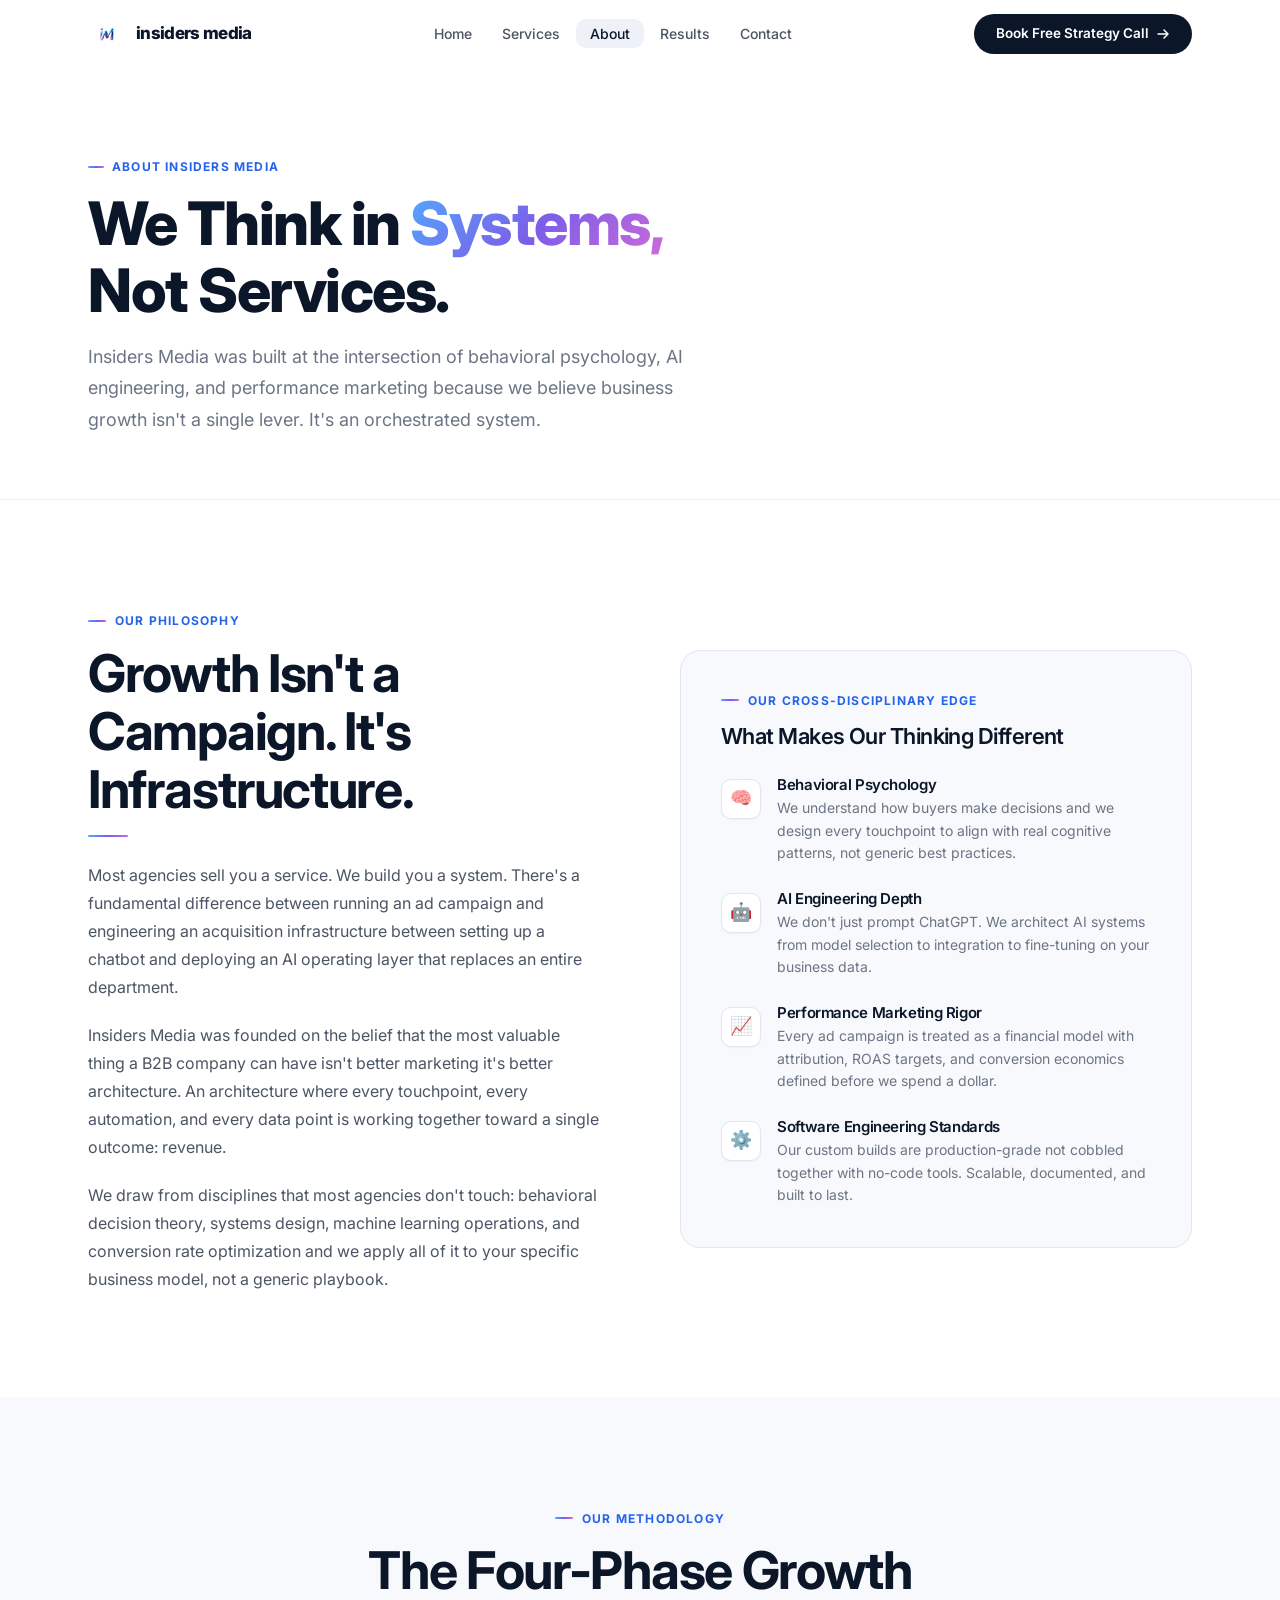
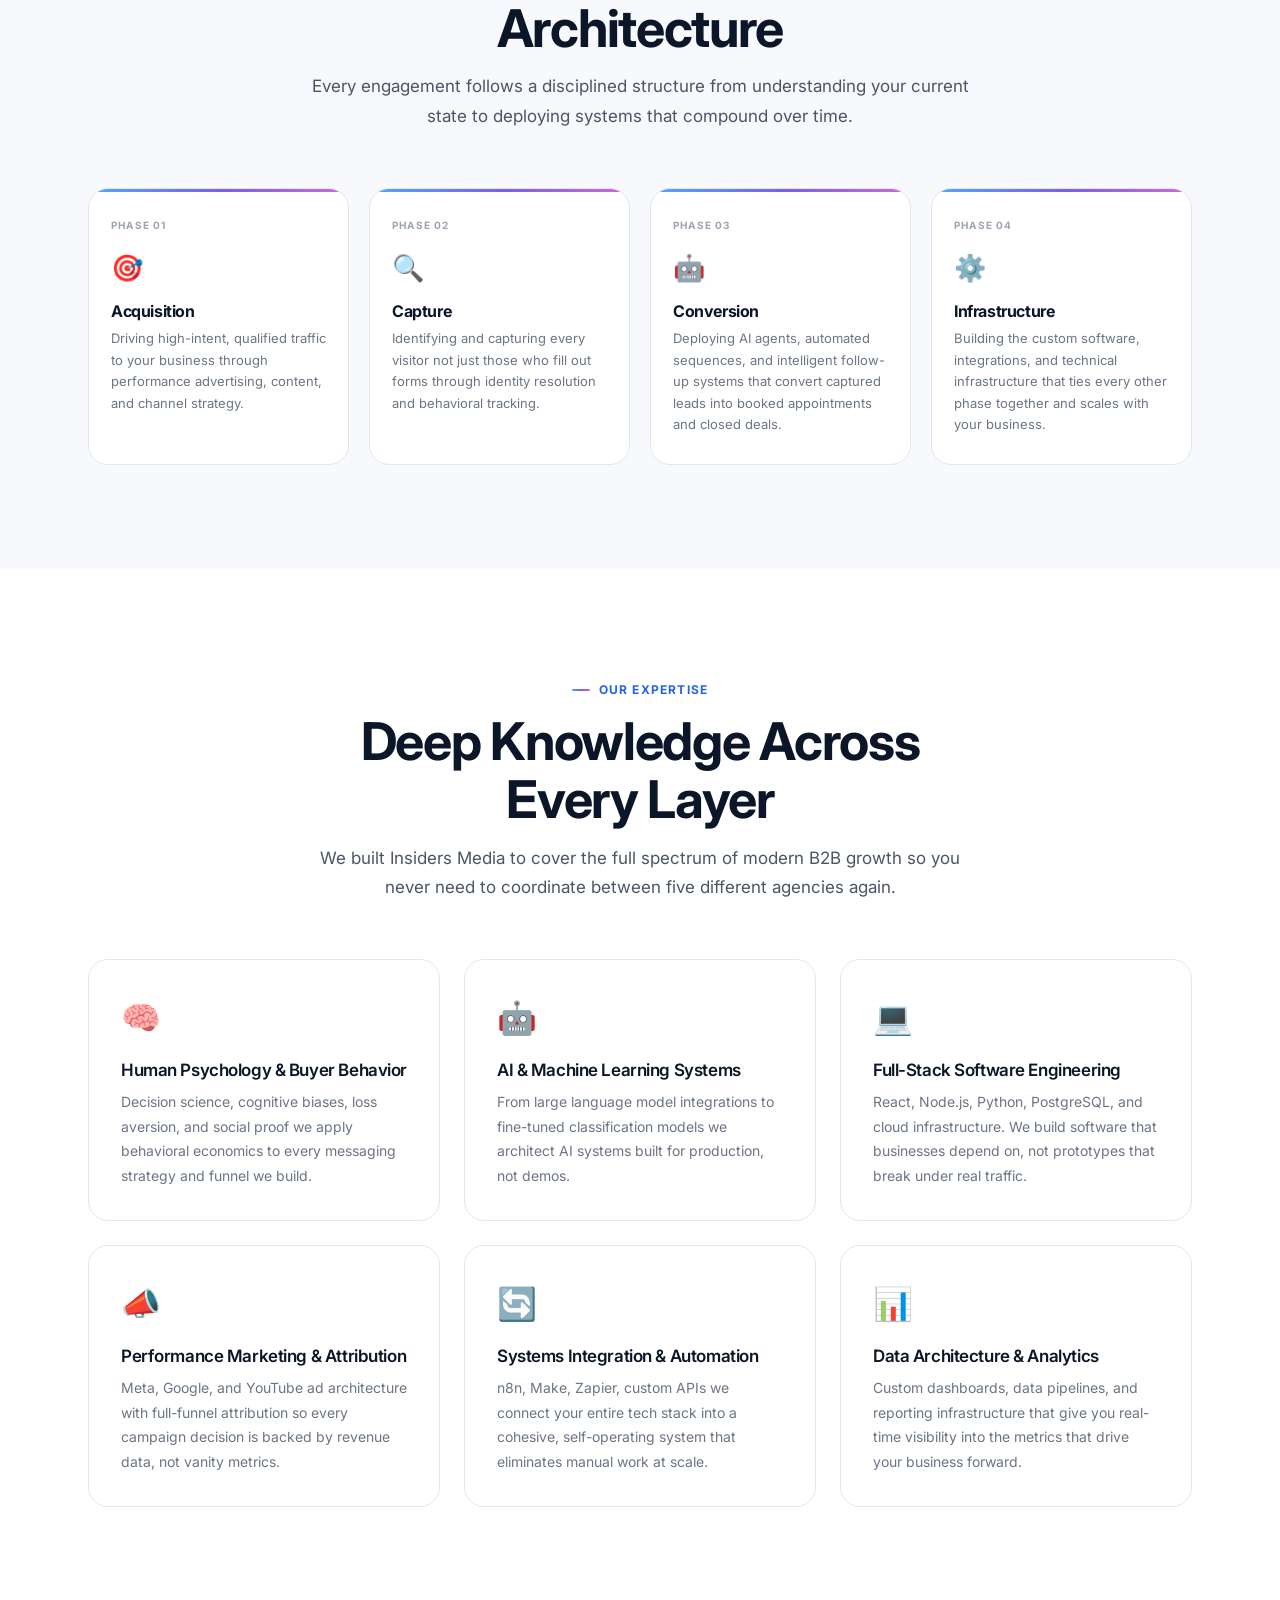
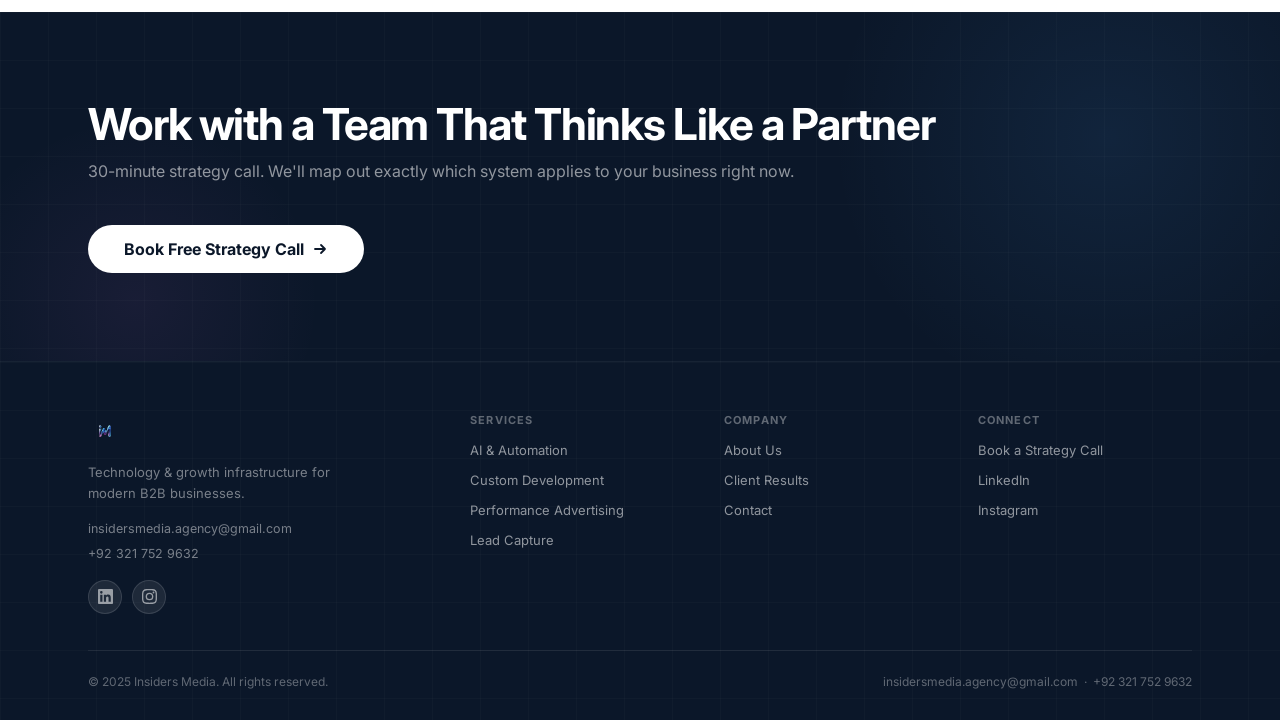
==== commit ff132386: "feat: social links, compact footer, phase grid mobile fix, testimonials infinite scroll, SEO files (" ====
--- a/about.html
+++ b/about.html
@@ -1,4 +1,4 @@
-﻿<!DOCTYPE html>
+<!DOCTYPE html>
 <html lang="en">
 <head>
   <meta charset="UTF-8" />
@@ -109,34 +109,30 @@
       <p>Every engagement follows a disciplined structure from understanding your current state to deploying systems that compound over time.</p>
     </div>
 
-    <div style="display: grid; grid-template-columns: repeat(4, 1fr); gap: 20px; margin-top: 12px;">
-      <div class="fade-up delay-1" style="background: white; border: 1px solid var(--gray-200); border-radius: var(--r-xl); padding: 32px 24px; position: relative; overflow: hidden;">
-        <div style="position: absolute; top: 0; left: 0; right: 0; height: 3px; background: var(--ag);"></div>
-        <div style="font-size: 11px; font-weight: 700; letter-spacing: 0.1em; text-transform: uppercase; color: var(--gray-400); margin-bottom: 16px;">Phase 01</div>
-        <div style="font-size: 28px; margin-bottom: 16px;">🎯</div>
-        <h3 style="font-size: 18px; margin-bottom: 10px;">Acquisition</h3>
-        <p style="font-size: 13.5px; color: var(--gray-500);">Driving high-intent, qualified traffic to your business through performance advertising, content, and channel strategy.</p>
-      </div>
-      <div class="fade-up delay-2" style="background: white; border: 1px solid var(--gray-200); border-radius: var(--r-xl); padding: 32px 24px; position: relative; overflow: hidden;">
-        <div style="position: absolute; top: 0; left: 0; right: 0; height: 3px; background: var(--ag);"></div>
-        <div style="font-size: 11px; font-weight: 700; letter-spacing: 0.1em; text-transform: uppercase; color: var(--gray-400); margin-bottom: 16px;">Phase 02</div>
-        <div style="font-size: 28px; margin-bottom: 16px;">🔍</div>
-        <h3 style="font-size: 18px; margin-bottom: 10px;">Capture</h3>
-        <p style="font-size: 13.5px; color: var(--gray-500);">Identifying and capturing every visitor not just those who fill out forms through identity resolution and behavioral tracking.</p>
-      </div>
-      <div class="fade-up delay-3" style="background: white; border: 1px solid var(--gray-200); border-radius: var(--r-xl); padding: 32px 24px; position: relative; overflow: hidden;">
-        <div style="position: absolute; top: 0; left: 0; right: 0; height: 3px; background: var(--ag);"></div>
-        <div style="font-size: 11px; font-weight: 700; letter-spacing: 0.1em; text-transform: uppercase; color: var(--gray-400); margin-bottom: 16px;">Phase 03</div>
-        <div style="font-size: 28px; margin-bottom: 16px;">🤖</div>
-        <h3 style="font-size: 18px; margin-bottom: 10px;">Conversion</h3>
-        <p style="font-size: 13.5px; color: var(--gray-500);">Deploying AI agents, automated sequences, and intelligent follow-up systems that convert captured leads into booked appointments and closed deals.</p>
-      </div>
-      <div class="fade-up delay-4" style="background: white; border: 1px solid var(--gray-200); border-radius: var(--r-xl); padding: 32px 24px; position: relative; overflow: hidden;">
-        <div style="position: absolute; top: 0; left: 0; right: 0; height: 3px; background: var(--ag);"></div>
-        <div style="font-size: 11px; font-weight: 700; letter-spacing: 0.1em; text-transform: uppercase; color: var(--gray-400); margin-bottom: 16px;">Phase 04</div>
-        <div style="font-size: 28px; margin-bottom: 16px;">⚙️</div>
-        <h3 style="font-size: 18px; margin-bottom: 10px;">Infrastructure</h3>
-        <p style="font-size: 13.5px; color: var(--gray-500);">Building the custom software, integrations, and technical infrastructure that ties every other phase together and scales with your business.</p>
+    <div class="phase-grid">
+      <div class="phase-card fade-up delay-1">
+        <div class="phase-card__label">Phase 01</div>
+        <div class="phase-card__icon">🎯</div>
+        <h3>Acquisition</h3>
+        <p>Driving high-intent, qualified traffic to your business through performance advertising, content, and channel strategy.</p>
+      </div>
+      <div class="phase-card fade-up delay-2">
+        <div class="phase-card__label">Phase 02</div>
+        <div class="phase-card__icon">🔍</div>
+        <h3>Capture</h3>
+        <p>Identifying and capturing every visitor not just those who fill out forms through identity resolution and behavioral tracking.</p>
+      </div>
+      <div class="phase-card fade-up delay-3">
+        <div class="phase-card__label">Phase 03</div>
+        <div class="phase-card__icon">🤖</div>
+        <h3>Conversion</h3>
+        <p>Deploying AI agents, automated sequences, and intelligent follow-up systems that convert captured leads into booked appointments and closed deals.</p>
+      </div>
+      <div class="phase-card fade-up delay-4">
+        <div class="phase-card__label">Phase 04</div>
+        <div class="phase-card__icon">⚙️</div>
+        <h3>Infrastructure</h3>
+        <p>Building the custom software, integrations, and technical infrastructure that ties every other phase together and scales with your business.</p>
       </div>
     </div>
   </div>
@@ -214,6 +210,14 @@
           <a href="mailto:insidersmedia.agency@gmail.com">insidersmedia.agency@gmail.com</a>
           <a href="tel:+923217529632">+92 321 752 9632</a>
         </div>
+        <div class="footer__social">
+          <a href="https://www.linkedin.com/company/insiders-media/" target="_blank" rel="noopener" aria-label="LinkedIn">
+            <svg viewBox="0 0 24 24" xmlns="http://www.w3.org/2000/svg"><path d="M20.447 20.452h-3.554v-5.569c0-1.328-.027-3.037-1.852-3.037-1.853 0-2.136 1.445-2.136 2.939v5.667H9.351V9h3.414v1.561h.046c.477-.9 1.637-1.85 3.37-1.85 3.601 0 4.267 2.37 4.267 5.455v6.286zM5.337 7.433a2.062 2.062 0 01-2.063-2.065 2.064 2.064 0 112.063 2.065zm1.782 13.019H3.555V9h3.564v11.452zM22.225 0H1.771C.792 0 0 .774 0 1.729v20.542C0 23.227.792 24 1.771 24h20.451C23.2 24 24 23.227 24 22.271V1.729C24 .774 23.2 0 22.222 0h.003z"/></svg>
+          </a>
+          <a href="https://www.instagram.com/insiders.media" target="_blank" rel="noopener" aria-label="Instagram">
+            <svg viewBox="0 0 24 24" xmlns="http://www.w3.org/2000/svg"><path d="M12 2.163c3.204 0 3.584.012 4.85.07 3.252.148 4.771 1.691 4.919 4.919.058 1.265.069 1.645.069 4.849 0 3.205-.012 3.584-.069 4.849-.149 3.225-1.664 4.771-4.919 4.919-1.266.058-1.644.07-4.85.07-3.204 0-3.584-.012-4.849-.07-3.26-.149-4.771-1.699-4.919-4.92-.058-1.265-.07-1.644-.07-4.849 0-3.204.013-3.583.07-4.849.149-3.227 1.664-4.771 4.919-4.919 1.266-.057 1.645-.069 4.849-.069zm0-2.163c-3.259 0-3.667.014-4.947.072-4.358.2-6.78 2.618-6.98 6.98-.059 1.281-.073 1.689-.073 4.948 0 3.259.014 3.668.072 4.948.2 4.358 2.618 6.78 6.98 6.98 1.281.058 1.689.072 4.948.072 3.259 0 3.668-.014 4.948-.072 4.354-.2 6.782-2.618 6.979-6.98.059-1.28.073-1.689.073-4.948 0-3.259-.014-3.667-.072-4.947-.196-4.354-2.617-6.78-6.979-6.98-1.281-.059-1.69-.073-4.949-.073zm0 5.838a6.162 6.162 0 100 12.324 6.162 6.162 0 000-12.324zM12 16a4 4 0 110-8 4 4 0 010 8zm6.406-11.845a1.44 1.44 0 100 2.881 1.44 1.44 0 000-2.881z"/></svg>
+          </a>
+        </div>
       </div>
       <div class="footer__col">
         <h5>Services</h5>
@@ -229,9 +233,10 @@
         <a href="contact.html">Contact</a>
       </div>
       <div class="footer__col">
-        <h5>Get Started</h5>
+        <h5>Connect</h5>
         <a href="https://calendly.com/madilnazir132/30min" target="_blank" rel="noopener">Book a Strategy Call</a>
-        <a href="mailto:insidersmedia.agency@gmail.com">Email Us</a>
+        <a href="https://www.linkedin.com/company/insiders-media/" target="_blank" rel="noopener">LinkedIn</a>
+        <a href="https://www.instagram.com/insiders.media" target="_blank" rel="noopener">Instagram</a>
       </div>
     </div>
     <div class="footer__bottom">
--- a/css/style.css
+++ b/css/style.css
@@ -810,58 +810,96 @@
    ============================================================ */
 .footer {
   background: var(--navy);
-  padding: 72px 0 32px;
+  padding: 52px 0 28px;
   border-top: 1px solid rgba(255,255,255,0.05);
 }
 .footer__grid {
   display: grid;
   grid-template-columns: 1.6fr 1fr 1fr 1fr;
-  gap: 48px;
-  margin-bottom: 52px;
-}
-.footer__brand img { height: 34px; margin-bottom: 16px; opacity: 0.85; }
-.footer__brand p { font-size: 13.5px; color: rgba(255,255,255,0.45); line-height: 1.7; max-width: 280px; }
-.footer__brand-contact { margin-top: 20px; }
+  gap: 40px;
+  margin-bottom: 36px;
+}
+.footer__brand img { height: 34px; margin-bottom: 14px; opacity: 0.85; }
+.footer__brand p { font-size: 13px; color: rgba(255,255,255,0.45); line-height: 1.65; max-width: 260px; }
+.footer__brand-contact { margin-top: 14px; }
 .footer__brand-contact a {
   display: block;
-  font-size: 13px;
+  font-size: 12.5px;
   color: rgba(255,255,255,0.45);
-  margin-bottom: 6px;
+  margin-bottom: 5px;
   transition: color var(--tf);
 }
 .footer__brand-contact a:hover { color: rgba(255,255,255,0.8); }
+
+.footer__social {
+  display: flex;
+  gap: 10px;
+  margin-top: 16px;
+}
+.footer__social a {
+  width: 34px;
+  height: 34px;
+  border-radius: 50%;
+  background: rgba(255,255,255,0.08);
+  border: 1px solid rgba(255,255,255,0.12);
+  display: flex;
+  align-items: center;
+  justify-content: center;
+  transition: var(--tm);
+  color: rgba(255,255,255,0.55);
+}
+.footer__social a:hover {
+  background: rgba(255,255,255,0.18);
+  color: white;
+  transform: translateY(-2px);
+}
+.footer__social svg { width: 15px; height: 15px; fill: currentColor; }
+
 .footer__col h5 {
   font-size: 11px;
   font-weight: 700;
   letter-spacing: 0.1em;
   text-transform: uppercase;
   color: rgba(255,255,255,0.35);
-  margin-bottom: 18px;
+  margin-bottom: 14px;
 }
 .footer__col a {
   display: block;
-  font-size: 13.5px;
+  font-size: 13px;
   color: rgba(255,255,255,0.55);
-  margin-bottom: 11px;
+  margin-bottom: 9px;
   transition: color var(--tf);
 }
 .footer__col a:hover { color: rgba(255,255,255,0.9); }
 .footer__bottom {
   border-top: 1px solid rgba(255,255,255,0.07);
-  padding-top: 24px;
+  padding-top: 20px;
   display: flex;
   align-items: center;
   justify-content: space-between;
   flex-wrap: wrap;
-  gap: 12px;
-}
-.footer__bottom p { font-size: 12.5px; color: rgba(255,255,255,0.35); }
-
-@media (max-width: 1024px) { .footer__grid { grid-template-columns: 1fr 1fr; } }
-@media (max-width: 560px)  {
-  .footer__grid { grid-template-columns: 1fr; }
-  .footer__bottom { flex-direction: column; text-align: center; }
-}
+  gap: 8px;
+}
+.footer__bottom p { font-size: 12px; color: rgba(255,255,255,0.35); }
+
+@media (max-width: 1024px) { .footer__grid { grid-template-columns: 1fr 1fr; gap: 28px; } }
+@media (max-width: 560px) {
+  .footer {
+    padding: 36px 0 20px;
+  }
+  .footer__grid {
+    grid-template-columns: 1fr 1fr;
+    gap: 20px;
+    margin-bottom: 24px;
+  }
+  .footer__brand {
+    grid-column: 1 / -1;
+  }
+  .footer__brand p { max-width: 100%; font-size: 12.5px; }
+  .footer__bottom { flex-direction: column; text-align: center; gap: 4px; }
+  .footer__bottom p:last-child { display: none; }
+}
+
 
 /* ============================================================
    PAGE HERO (inner pages)
@@ -1102,72 +1140,149 @@
 .stats-row__label { font-size: 13px; color: rgba(255,255,255,0.5); font-weight: 500; }
 
 /* ============================================================
-   TESTIMONIAL SLIDER
-   ============================================================ */
-.testimonial-slider-container {
+   TESTIMONIAL INFINITE SCROLL (ticker style)
+   ============================================================ */
+.testimonials-ticker-section {
+  overflow: hidden;
+  padding: 0;
+}
+.testimonials-ticker-wrap {
+  overflow: hidden;
   position: relative;
-  max-width: 100%;
-}
-.testimonial-track-wrap {
-  overflow: hidden;
-  margin: 0 -12px;
-  padding: 12px; /* to allow shadows */
-}
-.testimonial-track {
-  display: flex;
-  transition: transform 0.6s cubic-bezier(0.25, 1, 0.5, 1);
-}
-.slide-card {
-  flex: 0 0 calc(50% - 24px);
-  margin: 0 12px;
-  min-width: 320px;
-}
-@media (max-width: 800px) {
-  .slide-card { flex: 0 0 calc(100% - 24px); }
-}
-
-.slider-controls {
-  display: flex;
-  gap: 12px;
-  justify-content: center;
-  margin-top: 40px;
-}
-.slider-btn {
-  width: 44px;
-  height: 44px;
-  border-radius: 50%;
+  padding: 16px 0;
+}
+.testimonials-ticker-wrap::before,
+.testimonials-ticker-wrap::after {
+  content: '';
+  position: absolute;
+  top: 0; bottom: 0;
+  width: 120px;
+  z-index: 2;
+  pointer-events: none;
+}
+.testimonials-ticker-wrap::before { left: 0; background: linear-gradient(90deg, var(--white), transparent); }
+.testimonials-ticker-wrap::after  { right: 0; background: linear-gradient(-90deg, var(--white), transparent); }
+
+.testimonials-ticker-track {
+  display: flex;
+  width: max-content;
+  animation: testimonialsTicker 60s linear infinite;
+  gap: 24px;
+}
+.testimonials-ticker-track:hover { animation-play-state: paused; }
+@keyframes testimonialsTicker {
+  from { transform: translateX(0); }
+  to   { transform: translateX(-50%); }
+}
+.tcard-mini {
   background: var(--white);
   border: 1px solid var(--gray-200);
-  display: flex;
-  align-items: center;
-  justify-content: center;
-  color: var(--navy);
-  cursor: pointer;
-  transition: var(--tm);
+  border-radius: var(--r-xl);
+  padding: 24px 28px;
+  width: 380px;
+  flex-shrink: 0;
+  display: flex;
+  flex-direction: column;
+  gap: 12px;
   box-shadow: var(--sh-xs);
-}
-.slider-btn:hover {
-  background: var(--navy);
-  color: white;
-  transform: translateY(-2px);
-  box-shadow: var(--sh-sm);
-}
-
-.avatar-placeholder {
-  width: 48px;
-  height: 48px;
+  transition: box-shadow var(--tm), transform var(--tm);
+  cursor: default;
+}
+.tcard-mini:hover { box-shadow: var(--sh-lg); transform: translateY(-3px); }
+.tcard-mini__stars { display: flex; gap: 3px; }
+.tcard-mini__stars span { color: #F59E0B; font-size: 13px; }
+.tcard-mini__quote {
+  font-size: 13.5px;
+  color: var(--gray-600);
+  line-height: 1.7;
+  font-style: italic;
+  flex-grow: 1;
+  display: -webkit-box;
+  -webkit-line-clamp: 5;
+  -webkit-box-orient: vertical;
+  overflow: hidden;
+}
+.tcard-mini__footer {
+  display: flex;
+  align-items: center;
+  gap: 10px;
+  padding-top: 10px;
+  border-top: 1px solid var(--gray-100);
+}
+.tcard-mini__avatar {
+  width: 36px;
+  height: 36px;
+  border-radius: 50%;
+  object-fit: cover;
+  flex-shrink: 0;
+  border: 2px solid var(--gray-100);
+}
+.tcard-mini__initials {
+  width: 36px;
+  height: 36px;
   border-radius: 50%;
   background: var(--gray-100);
   display: flex;
   align-items: center;
   justify-content: center;
   font-weight: 700;
+  font-size: 12px;
   color: var(--gray-500);
   flex-shrink: 0;
-  border: 2px solid var(--gray-200);
-  font-size: 14px;
-  letter-spacing: 0.05em;
-}
+}
+.tcard-mini__name { font-size: 13px; font-weight: 700; color: var(--navy); }
+.tcard-mini__role { font-size: 11.5px; color: var(--gray-400); margin-top: 1px; }
+.tcard-mini__badge {
+  margin-left: auto;
+  font-size: 10.5px;
+  font-weight: 600;
+  padding: 3px 8px;
+  background: var(--gray-100);
+  color: var(--gray-500);
+  border-radius: var(--r-full);
+  white-space: nowrap;
+  flex-shrink: 0;
+}
+
+/* Phase grid (about page) */
+.phase-grid {
+  display: grid;
+  grid-template-columns: repeat(4, 1fr);
+  gap: 20px;
+  margin-top: 12px;
+}
+@media (max-width: 900px) { .phase-grid { grid-template-columns: repeat(2, 1fr); } }
+@media (max-width: 500px)  { .phase-grid { grid-template-columns: 1fr; } }
+
+.phase-card {
+  background: white;
+  border: 1px solid var(--gray-200);
+  border-radius: var(--r-xl);
+  padding: 28px 22px;
+  position: relative;
+  overflow: hidden;
+  transition: var(--tm);
+}
+.phase-card:hover { box-shadow: var(--sh-lg); transform: translateY(-4px); }
+.phase-card::before {
+  content: '';
+  position: absolute;
+  top: 0; left: 0; right: 0;
+  height: 3px;
+  background: var(--ag);
+}
+.phase-card__label {
+  font-size: 10px;
+  font-weight: 700;
+  letter-spacing: 0.12em;
+  text-transform: uppercase;
+  color: var(--gray-400);
+  margin-bottom: 14px;
+}
+.phase-card__icon { font-size: 26px; margin-bottom: 14px; }
+.phase-card h3 { font-size: 16px; font-weight: 700; color: var(--navy); margin-bottom: 8px; }
+.phase-card p { font-size: 13px; color: var(--gray-500); line-height: 1.65; }
+
 
 .tcard {
   background: var(--white);
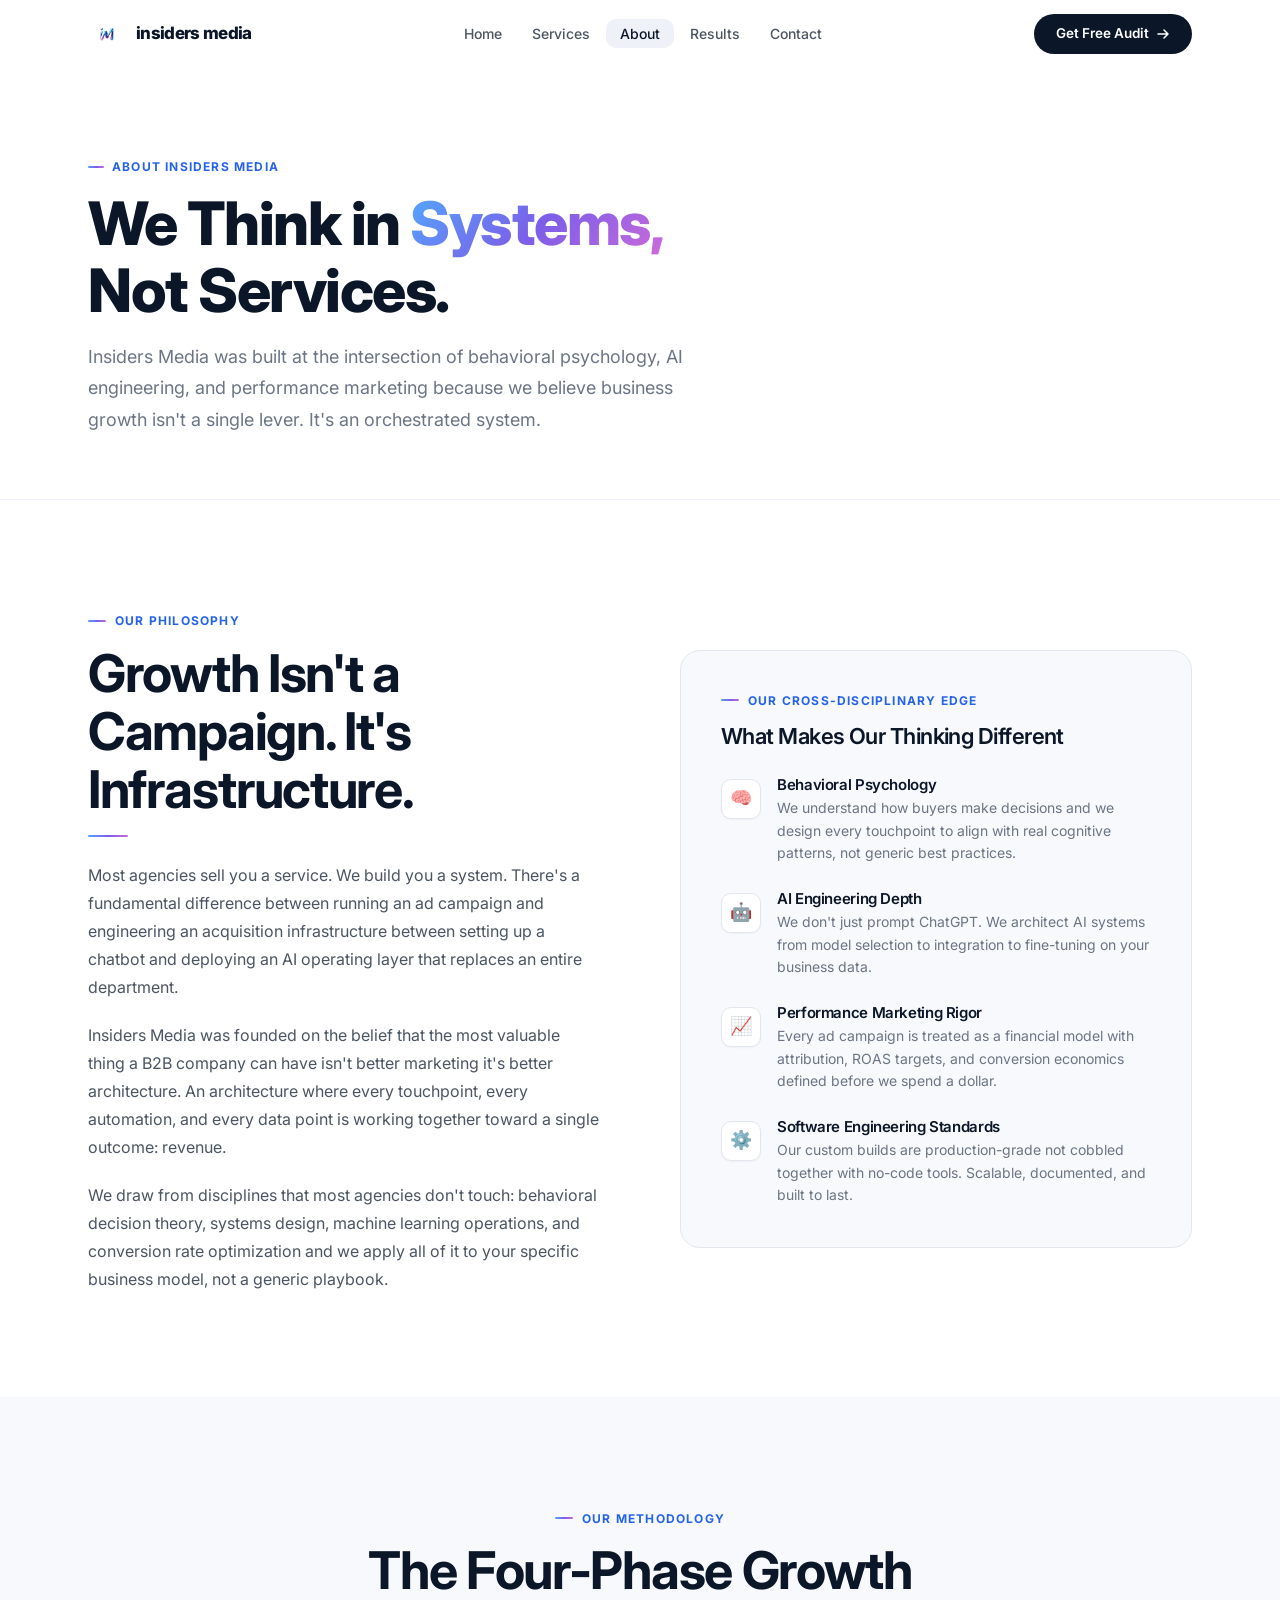
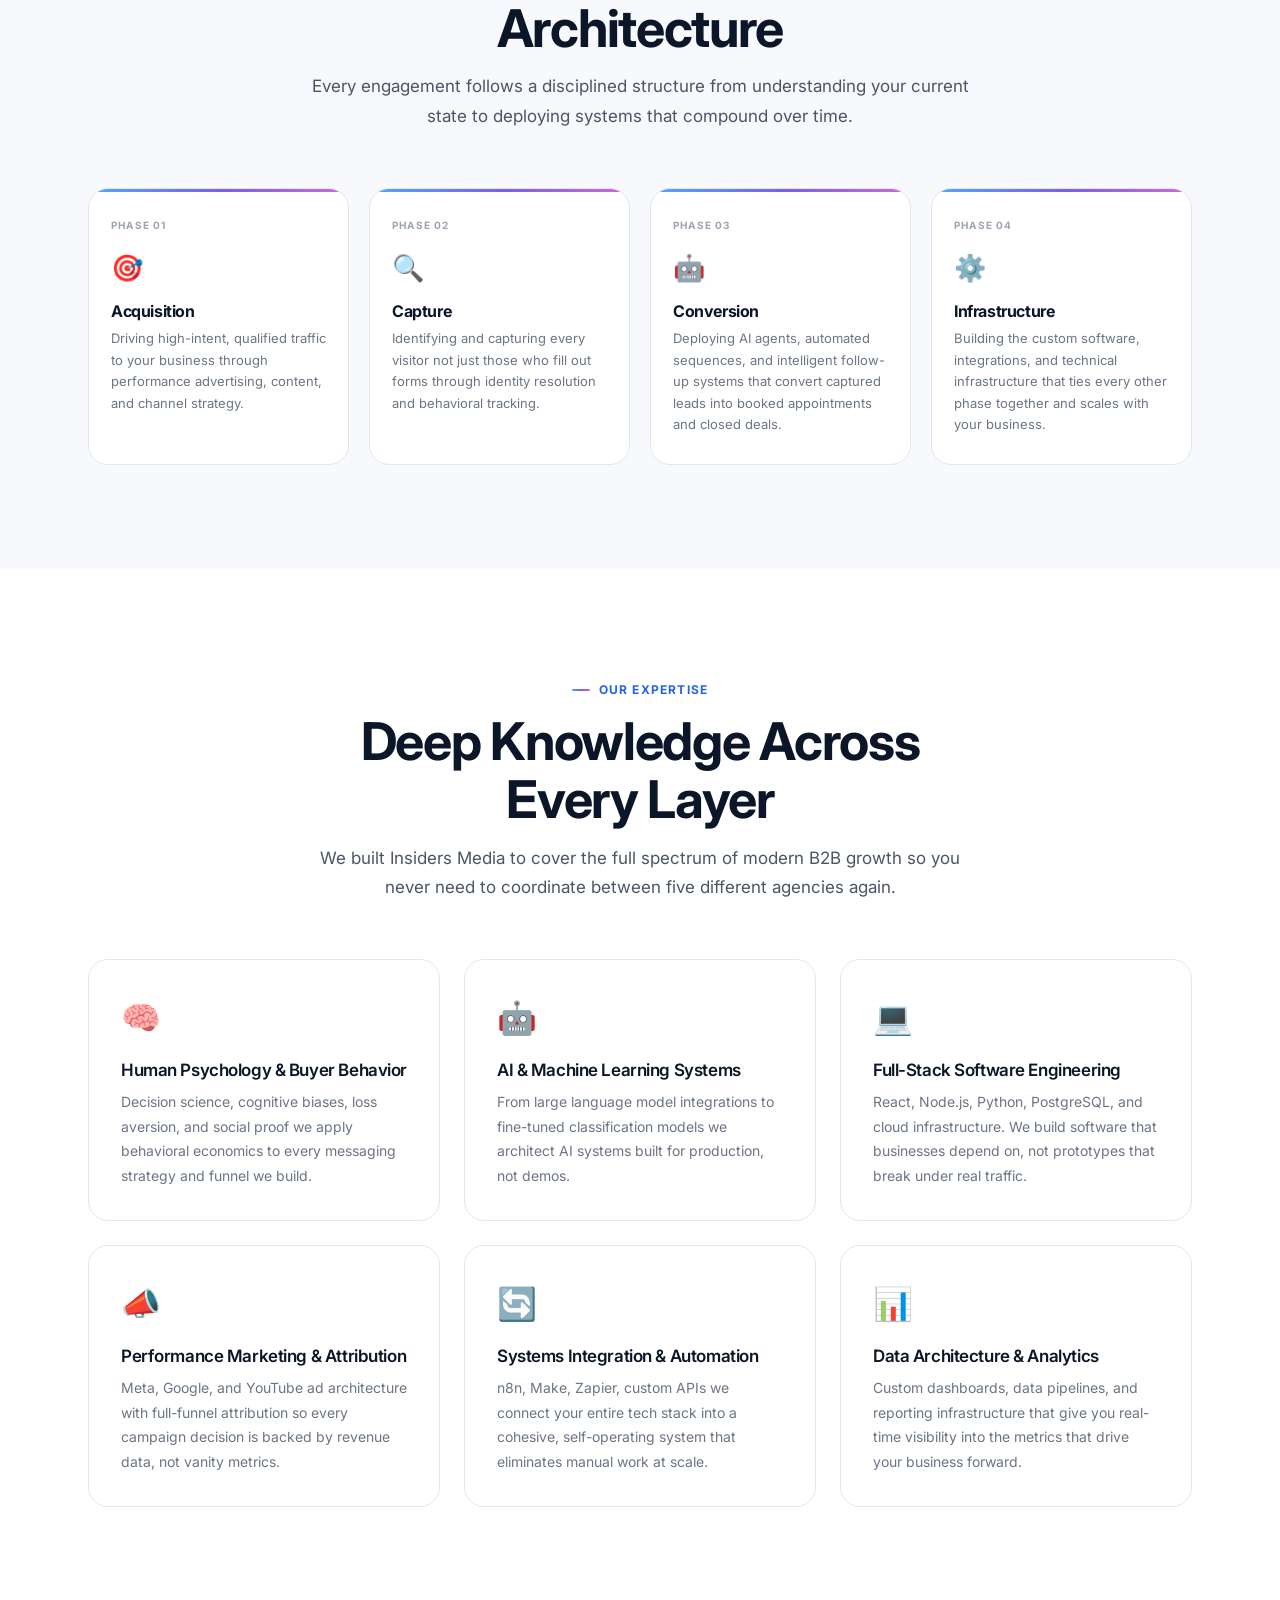
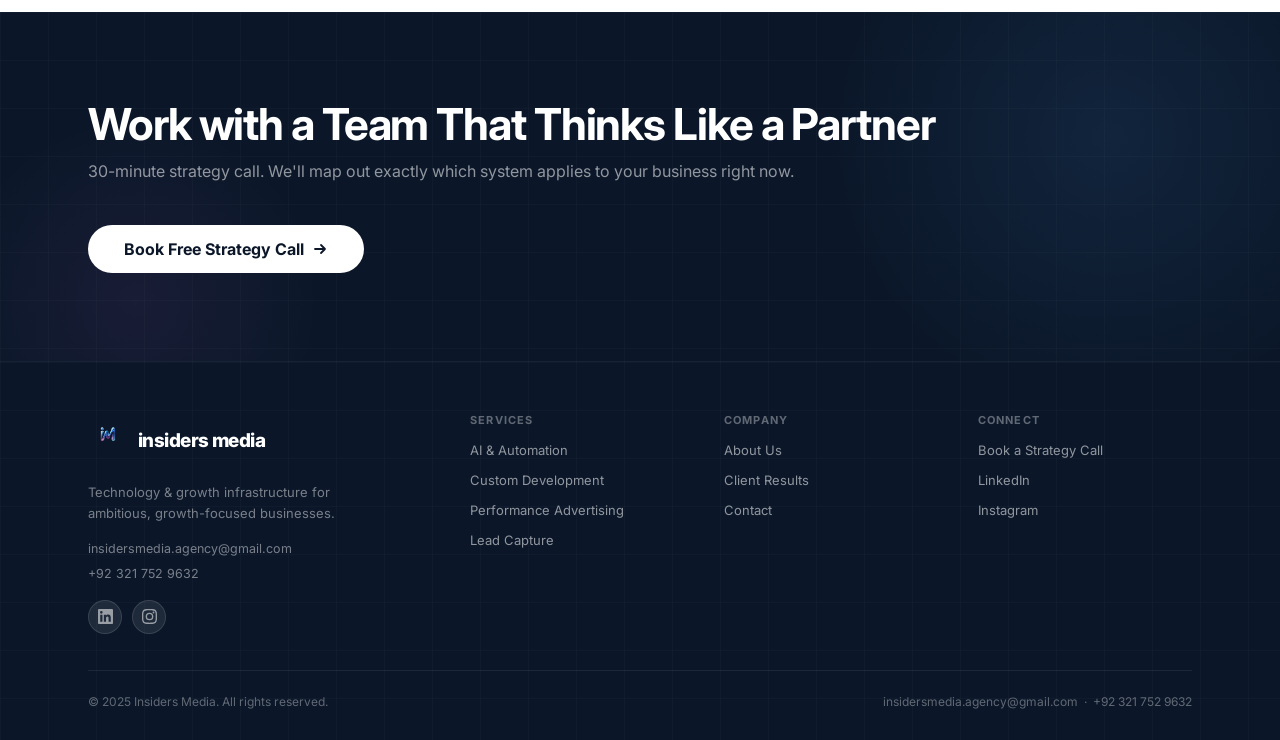
==== commit bc0a5a76: "feat: free business audit page, footer logo with name, updated CTAs, inclusive language" ====
--- a/about.html
+++ b/about.html
@@ -6,6 +6,35 @@
   <meta name="description" content="Learn how Insiders Media combines behavioral psychology, AI engineering, and performance marketing to build growth systems for B2B companies." />
   <title>About Insiders Media</title>
   <link rel="icon" href="assets/logo-icon.png" type="image/png" />
+  <link rel="apple-touch-icon" href="assets/logo-icon.png" />
+  <meta property="og:image" content="https://www.insidersmedia.xyz/assets/logo-icon.png" />
+  <meta property="og:site_name" content="Insiders Media" />
+  <meta property="og:url" content="https://www.insidersmedia.xyz/about" />
+  <meta name="twitter:card" content="summary" />
+  <meta name="twitter:image" content="https://www.insidersmedia.xyz/assets/logo-icon.png" />
+  <meta name="robots" content="index, follow" />
+  <link rel="canonical" href="https://www.insidersmedia.xyz/about" />
+  <script type="application/ld+json">
+  {
+    "@context": "https://schema.org",
+    "@type": "Organization",
+    "name": "Insiders Media",
+    "url": "https://www.insidersmedia.xyz",
+    "logo": {
+      "@type": "ImageObject",
+      "url": "https://www.insidersmedia.xyz/assets/logo-icon.png",
+      "width": 500,
+      "height": 500
+    },
+    "description": "Insiders Media is a B2B Technology & Growth Agency specializing in AI automation, custom software development, performance advertising, and lead capture systems.",
+    "email": "insidersmedia.agency@gmail.com",
+    "telephone": "+923217529632",
+    "sameAs": [
+      "https://www.linkedin.com/company/insiders-media/",
+      "https://www.instagram.com/insiders.media"
+    ]
+  }
+  </script>
   <link rel="stylesheet" href="css/style.css" />
 </head>
 <body>
@@ -23,8 +52,8 @@
       <li><a href="results.html">Results</a></li>
       <li><a href="contact.html">Contact</a></li>
     </ul>
-    <a href="contact.html" class="nav__cta desktop-cta">
-      <span>Book Free Strategy Call</span>
+    <a href="audit.html" class="nav__cta desktop-cta">
+      <span>Get Free Audit</span>
       <svg class="arrow" width="14" height="14" viewBox="0 0 14 14" fill="none"><path d="M2 7h10M8 3l4 4-4 4" stroke="currentColor" stroke-width="1.5" stroke-linecap="round" stroke-linejoin="round"/></svg>
     </a>
     <button class="nav__hamburger" id="hamburger" aria-label="Toggle navigation" aria-expanded="false">
@@ -37,7 +66,7 @@
     <a href="about.html">About</a>
     <a href="results.html">Results</a>
     <a href="contact.html">Contact</a>
-    <a href="contact.html" class="nav__cta">Book Free Strategy Call</a>
+    <a href="audit.html" class="nav__cta">Get Free Audit</a>
   </div>
 </nav>
 
@@ -204,8 +233,11 @@
   <div class="container">
     <div class="footer__grid">
       <div class="footer__brand">
-        <img src="assets/logo-icon.png" alt="Insiders Media" />
-        <p>Technology &amp; growth infrastructure for modern B2B businesses.</p>
+        <div class="footer__brand-logo">
+          <img src="assets/logo-icon.png" alt="Insiders Media" />
+          <span class="footer__brand-name">insiders media</span>
+        </div>
+        <p>Technology &amp; growth infrastructure for ambitious, growth-focused businesses.</p>
         <div class="footer__brand-contact">
           <a href="mailto:insidersmedia.agency@gmail.com">insidersmedia.agency@gmail.com</a>
           <a href="tel:+923217529632">+92 321 752 9632</a>
--- a/css/style.css
+++ b/css/style.css
@@ -1166,7 +1166,7 @@
 .testimonials-ticker-track {
   display: flex;
   width: max-content;
-  animation: testimonialsTicker 60s linear infinite;
+  animation: testimonialsTicker 90s linear infinite;
   gap: 24px;
 }
 .testimonials-ticker-track:hover { animation-play-state: paused; }
@@ -1626,3 +1626,104 @@
   letter-spacing: 0.05em;
 }
 
+
+
+/* ============================================================
+   FOOTER LOGO + NAME
+   ============================================================ */
+.footer__brand-logo {
+  display: flex;
+  align-items: center;
+  gap: 10px;
+  margin-bottom: 14px;
+}
+.footer__brand-logo img {
+  height: 40px;
+  width: 40px;
+  object-fit: contain;
+  opacity: .92;
+}
+.footer__brand-name {
+  font-size: 19px;
+  font-weight: 800;
+  color: #fff;
+  letter-spacing: -.03em;
+  text-transform: lowercase;
+}
+
+/* ============================================================
+   AUDIT PAGE
+   ============================================================ */
+.audit-hero {
+  padding: 140px 0 80px;
+  background: linear-gradient(135deg, #08080f 0%, #10102a 50%, #0a0a1f 100%);
+  text-align: center;
+  position: relative;
+  overflow: hidden;
+}
+.audit-hero::before {
+  content: '';
+  position: absolute;
+  inset: 0;
+  background: radial-gradient(ellipse 60% 40% at 50% 30%, rgba(99,102,241,.18) 0%, transparent 70%);
+  pointer-events: none;
+}
+.audit-hero .container { position: relative; max-width: 760px; }
+.audit-hero__label {
+  display: inline-block; font-size: 12px; font-weight: 600; letter-spacing: .12em;
+  text-transform: uppercase; color: #818cf8; background: rgba(99,102,241,.1);
+  border: 1px solid rgba(99,102,241,.25); padding: 6px 18px; border-radius: 100px; margin-bottom: 24px;
+}
+.audit-hero h1 { font-size: clamp(2rem, 5vw, 3.2rem); font-weight: 800; line-height: 1.15; color: #fff; margin-bottom: 20px; }
+.audit-hero p { font-size: 1.1rem; color: rgba(255,255,255,.62); line-height: 1.75; max-width: 640px; margin: 0 auto 28px; }
+.audit-hero__badges { display: flex; flex-wrap: wrap; justify-content: center; gap: 10px; }
+.audit-hero__badges span { font-size: 13px; color: rgba(255,255,255,.65); background: rgba(255,255,255,.05); border: 1px solid rgba(255,255,255,.1); padding: 7px 16px; border-radius: 100px; }
+.audit-form-section { background: #0b0b18; padding: 56px 0 100px; }
+.audit-form-wrapper { max-width: 740px; margin: 0 auto; background: rgba(255,255,255,.025); border: 1px solid rgba(255,255,255,.08); border-radius: 24px; padding: 52px 56px; }
+.audit-progress { margin-bottom: 48px; }
+.audit-progress__steps { display: flex; justify-content: space-between; position: relative; margin-bottom: 20px; }
+.audit-step-dot { display: flex; flex-direction: column; align-items: center; gap: 8px; flex: 1; position: relative; z-index: 1; }
+.audit-step-dot:not(:last-child)::after { content: ''; position: absolute; top: 15px; left: 55%; width: 90%; height: 2px; background: rgba(255,255,255,.08); z-index: 0; }
+.dot-num { width: 32px; height: 32px; border-radius: 50%; background: rgba(255,255,255,.05); border: 2px solid rgba(255,255,255,.12); display: flex; align-items: center; justify-content: center; font-size: 13px; font-weight: 700; color: rgba(255,255,255,.3); transition: all .35s ease; position: relative; z-index: 1; }
+.dot-label { font-size: 11px; color: rgba(255,255,255,.28); font-weight: 500; transition: color .35s ease; }
+.audit-step-dot.active .dot-num { background: linear-gradient(135deg, #6366f1, #8b5cf6); border-color: #6366f1; color: #fff; box-shadow: 0 0 20px rgba(99,102,241,.45); }
+.audit-step-dot.active .dot-label { color: #a5b4fc; font-weight: 600; }
+.audit-step-dot.done .dot-num { background: rgba(99,102,241,.18); border-color: rgba(99,102,241,.4); color: #818cf8; }
+.audit-step-dot.done .dot-label { color: rgba(255,255,255,.4); }
+.audit-progress__bar { height: 4px; background: rgba(255,255,255,.07); border-radius: 2px; overflow: hidden; }
+.audit-progress__fill { height: 100%; background: linear-gradient(90deg, #6366f1, #8b5cf6); border-radius: 2px; transition: width .5s cubic-bezier(.4,0,.2,1); }
+.audit-step { display: none; }
+.audit-step.active { display: block; animation: auditFadeIn .35s ease; }
+@keyframes auditFadeIn { from { opacity: 0; transform: translateY(14px); } to { opacity: 1; transform: translateY(0); } }
+.audit-step__header { margin-bottom: 36px; }
+.audit-step__tag { font-size: 11px; font-weight: 700; letter-spacing: .12em; text-transform: uppercase; color: #818cf8; margin-bottom: 10px; }
+.audit-step__header h2 { font-size: 1.85rem; font-weight: 800; color: #fff; margin-bottom: 10px; line-height: 1.2; }
+.audit-step__header p { color: rgba(255,255,255,.5); font-size: .95rem; line-height: 1.65; }
+.audit-fields { display: flex; flex-direction: column; gap: 26px; }
+.audit-field-row { display: grid; grid-template-columns: 1fr 1fr; gap: 16px; }
+.req { color: #818cf8; }
+.audit-field label { display: block; font-size: 14px; font-weight: 600; color: rgba(255,255,255,.78); margin-bottom: 10px; line-height: 1.4; }
+.audit-field input[type="text"],.audit-field input[type="email"],.audit-field input[type="tel"],.audit-field textarea { width: 100%; box-sizing: border-box; background: rgba(255,255,255,.04); border: 1.5px solid rgba(255,255,255,.1); border-radius: 12px; padding: 14px 18px; font-size: 15px; color: #fff; font-family: inherit; line-height: 1.6; transition: border-color .2s, background .2s, box-shadow .2s; resize: vertical; }
+.audit-field input:focus,.audit-field textarea:focus { outline: none; border-color: rgba(99,102,241,.55); background: rgba(99,102,241,.06); box-shadow: 0 0 0 3px rgba(99,102,241,.12); }
+.audit-field input.error,.audit-field textarea.error { border-color: rgba(239,68,68,.5); background: rgba(239,68,68,.04); box-shadow: 0 0 0 3px rgba(239,68,68,.1); }
+.audit-field input::placeholder,.audit-field textarea::placeholder { color: rgba(255,255,255,.18); font-size: 13.5px; }
+.audit-options { display: flex; flex-wrap: wrap; gap: 10px; }
+.audit-option { cursor: pointer; }
+.audit-option input[type="radio"] { display: none; }
+.audit-option span { display: block; padding: 10px 20px; border-radius: 10px; border: 1.5px solid rgba(255,255,255,.1); background: rgba(255,255,255,.04); font-size: 14px; font-weight: 500; color: rgba(255,255,255,.6); cursor: pointer; transition: all .2s ease; user-select: none; }
+.audit-option:hover span { border-color: rgba(99,102,241,.4); color: #fff; background: rgba(99,102,241,.06); }
+.audit-option input[type="radio"]:checked + span { background: rgba(99,102,241,.16); border-color: #6366f1; color: #c7d2fe; font-weight: 600; }
+.audit-nav { display: flex; justify-content: flex-end; align-items: center; gap: 12px; margin-top: 44px; padding-top: 32px; border-top: 1px solid rgba(255,255,255,.07); }
+.audit-success { text-align: center; padding: 40px 20px; animation: auditFadeIn .4s ease; }
+.audit-success__icon { font-size: 60px; margin-bottom: 24px; }
+.audit-success h2 { font-size: 2rem; font-weight: 800; color: #fff; margin-bottom: 16px; }
+.audit-success p { color: rgba(255,255,255,.6); font-size: 1rem; line-height: 1.75; max-width: 520px; margin: 0 auto 14px; }
+.audit-success__sub { font-size: .88rem !important; color: rgba(255,255,255,.35) !important; }
+.audit-success .btn { margin-top: 20px; }
+@media (max-width: 700px) {
+  .audit-form-wrapper { padding: 28px 20px; }
+  .audit-field-row { grid-template-columns: 1fr; }
+  .dot-label { display: none; }
+  .audit-step__header h2 { font-size: 1.4rem; }
+  .audit-hero__badges span { font-size: 12px; padding: 6px 12px; }
+}
